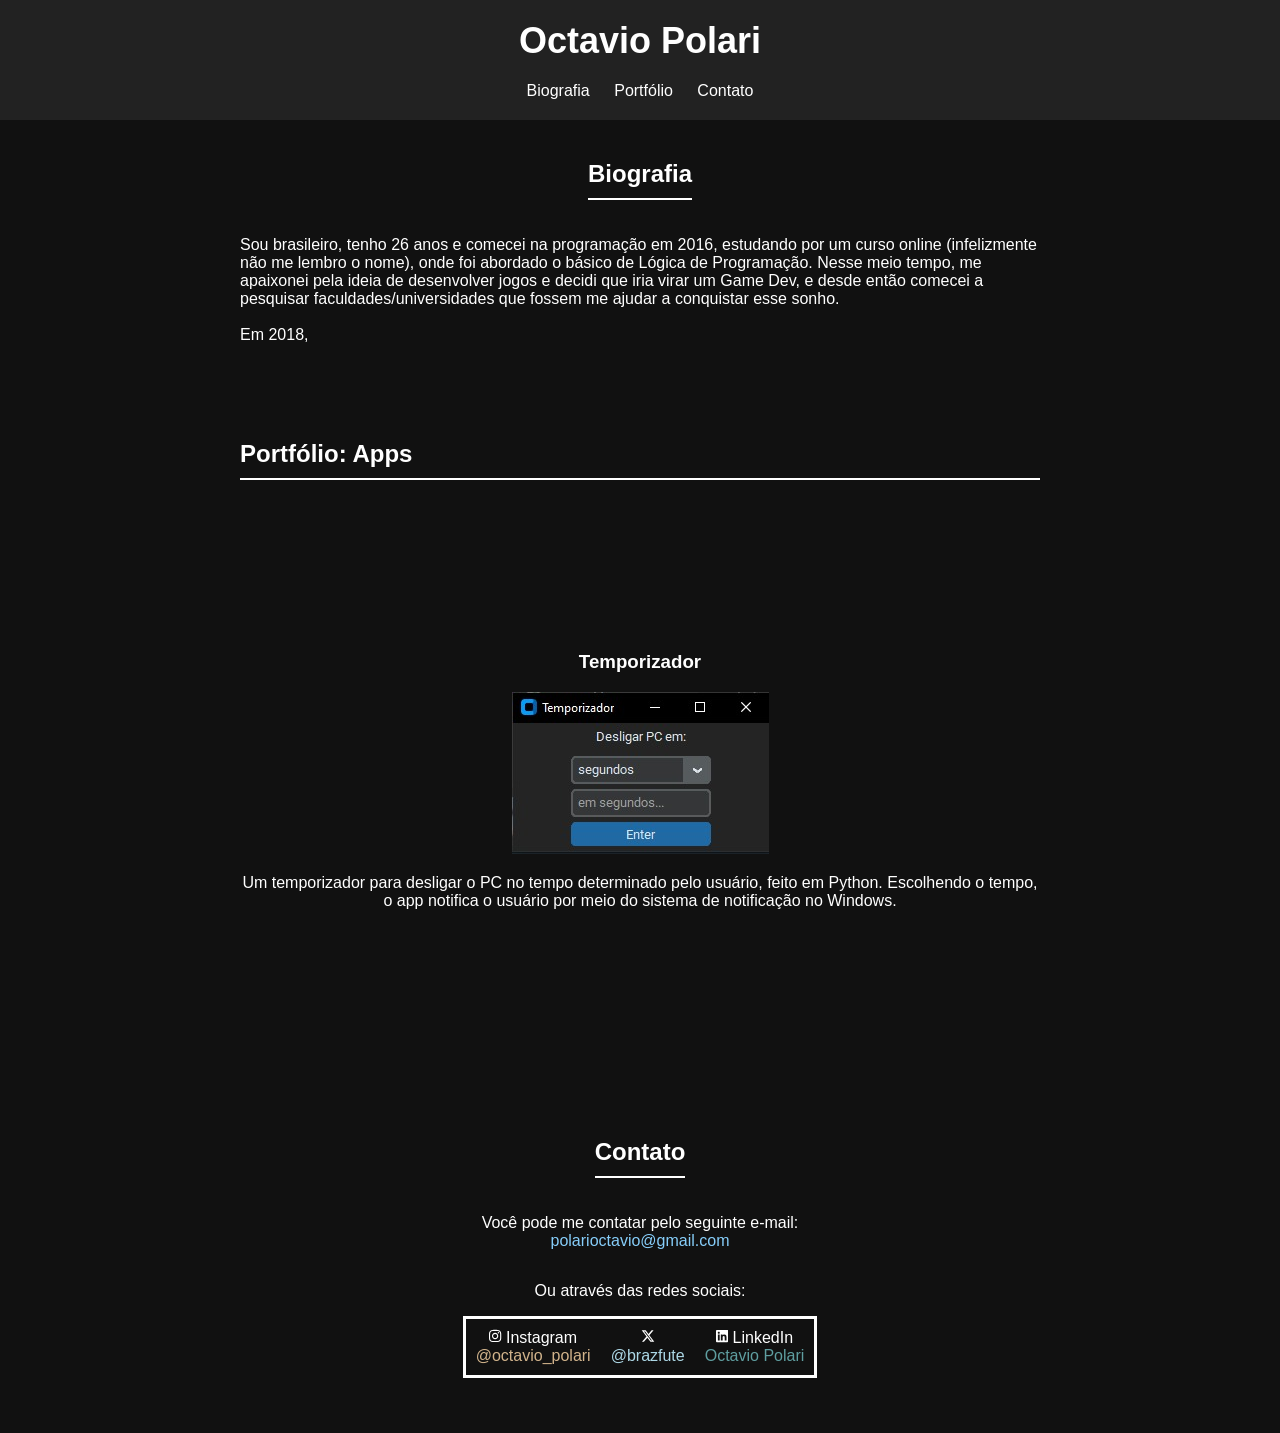
==== index.html @ 32bcc279 "Index file, CSS and /src" ====
<!DOCTYPE html>
<html lang="pt-br">

<head>
    <meta charset="UTF-8">
    <meta name="viewport" content="width=device-width, initial-scale=1.0">
    <title>Octavio Polari - Portfólio</title>
    <link rel="stylesheet" href="style.css">

</head>

<body>
    <header>
        <h1>Octavio Polari</h1>
        <nav class="nav-bar">
            <a href="#bio">Biografia</a>
            <a href="#portfolio">Portfólio</a>
            <a href="#contact">Contato</a>
        </nav>
        <div id="google_translate_element"></div>

        <script type="text/javascript">
        function googleTranslateElementInit() {
            new google.translate.TranslateElement({pageLanguage: 'pt-br'}, 'google_translate_element');
        }
        </script>

        <script type="text/javascript" src="//translate.google.com/translate_a/element.js?cb=googleTranslateElementInit">

        </script>
    </header>

    <section id="bio" class="bio animated">
        <div class="container">
            <h2>Biografia</h2>
            <p>
                Sou brasileiro, tenho <script>document.write(new Date().getFullYear()-2000)</script> anos e comecei na programação em 2016, estudando por um curso online 
                (infelizmente não me lembro o nome), onde foi abordado o básico de Lógica de Programação. Nesse meio tempo, me apaixonei pela ideia de desenvolver jogos 
                e decidi que iria virar um Game Dev, e desde então comecei a pesquisar faculdades/universidades que fossem me ajudar a conquistar esse sonho.
                <br>
                <br>
                Em 2018, 
            </p>
        </div>
    </section>

    <section id="portfolio" class="portfolio animated">
        <h2 class="h2-port">Portfólio: Apps</h2>
        <div class="container x proj" dir="ltr">
            <!-- Temporizador -->
            <div class="portfolio-item">
                <h3>Temporizador</h3>
                <img src=".\src\temp.jpeg" alt="">
                <p>Um temporizador para desligar o PC no tempo determinado pelo usuário, 
                    feito em Python. Escolhendo o tempo, o app notifica o usuário por meio do 
                    sistema de notificação no Windows.</p>
            </div>

            <!-- Gerador de Senha -->
            <div class="portfolio-item">
                <h3>Gerador de Senha</h3>
                <img src=".\src\password_gen.jpeg" alt="">
                <p>Um Gerador de Senha Aleatória, feito em Python, onde a mesma será salva em um 
                    arquivo .txt que o app pedirá para escolher onde salvá-lo.</p>
            </div>
            
            <!-- QRCode Generator -->
            <div class="portfolio-item">
                <h3>QRCode Generator</h3>
                <h5><em>(Trabalho em progresso)</em></h5>
                <img src=".\src\qrcode.jpeg" alt="">
                <p>Um Gerador de Código QR, feito em Python, onde o campo Data será o conteúdo do Código.</p>
            </div>

            <!-- Training App -->
            <div class="portfolio-item">
                <h3>Training App</h3>

                <!-- Slideshow container -->
                <div class="slideshow-container">

                    <!-- Full-width images with number and caption text -->
                    <div class="mySlides fade">
                        <img src=".\src\train_home.jpeg" alt="" height="350">
                    </div>
                
                    <div class="mySlides fade">
                        <img src=".\src\train_new.jpeg" alt="" height="350">
                    </div>
                
                    <div class="mySlides fade">
                        <img src=".\src\train_complete.jpeg" alt="" height="350">
                    </div>

                    <div class="mySlides fade">
                        <img src=".\src\train_exclui.jpeg" alt="" height="350">
                    </div>
                    <br>
                    <!-- Next and previous buttons -->
                    <a class="prev" onclick="plusSlides(-1)">&#10094;</a>
                    <a class="next" onclick="plusSlides(1)">&#10095;</a>
                </div>
                <br>
                
                <!-- The dots/circles -->
                <div style="text-align:center">
                    <span class="dot" onclick="currentSlide(1)"></span>
                    <span class="dot" onclick="currentSlide(2)"></span>
                    <span class="dot" onclick="currentSlide(3)"></span>
                    <span class="dot" onclick="currentSlide(4)"></span>
                </div>

                <script>
                    let slideIndex = 1;
                    showSlides(slideIndex);
        
                    // Next/previous controls
                    function plusSlides(n) {
                        showSlides(slideIndex += n);
                    }
        
                    // Thumbnail image controls
                    function currentSlide(n) {
                        showSlides(slideIndex = n);
                    }
        
                    function showSlides(n) {
                        let i;
                        let slides = document.getElementsByClassName("mySlides");
                        let dots = document.getElementsByClassName("dot");
                        if (n > slides.length) {slideIndex = 1}
                        if (n < 1) {slideIndex = slides.length}
                        for (i = 0; i < slides.length; i++) {
                            slides[i].style.display = "none";
                        }
                        for (i = 0; i < dots.length; i++) {
                            dots[i].className = dots[i].className.replace(" active", "");
                        }
                        slides[slideIndex-1].style.display = "block";
                        dots[slideIndex-1].className += " active";
                    }
                </script>
                
                <p>Um app de treino desenvolvido em Flutter, onde 
                    é possível adicionar e excluir exercícios com diferentes 
                    metas, e marcar a progressão enquanto executa.
                </p>
            </div>

            <!-- ToDo App -->
            <div class="portfolio-item">
                <h3>ToDo App</h3>

                <!-- Slideshow container -->
                <div class="slideshow-container2">

                    <!-- Full-width images with number and caption text -->
                    <div class="mySlides2 fade2">
                        <img src=".\src\todo_home.jpeg" alt="" height="350">
                    </div>
                
                    <div class="mySlides2 fade2">
                        <img src=".\src\todo_new.jpeg" alt="" height="350">
                    </div>
                
                    <div class="mySlides2 fade2">
                        <img src=".\src\todo_save.jpeg" alt="" height="350">
                    </div>

                    <div class="mySlides2 fade2">
                        <img src=".\src\todo_prin.jpeg" alt="" height="350">
                    </div>
                    <br>
                    <!-- Next and previous buttons -->
                    <a class="prev2" onclick="plusSlides3(-1)">&#10094;</a>
                    <a class="next2" onclick="plusSlides3(1)">&#10095;</a>
                </div>
                <br>
                
                <!-- The dots/circles -->
                <div style="text-align:center">
                    <span class="dot2" onclick="currentSlide1(1)"></span>
                    <span class="dot2" onclick="currentSlide1(2)"></span>
                    <span class="dot2" onclick="currentSlide1(3)"></span>
                    <span class="dot2" onclick="currentSlide1(4)"></span>
                </div>
                <script>
                    let slideIndex_ = 1;
                    showSlides2(slideIndex_);
        
                    // Next/previous controls
                    function plusSlides3(n) {
                        showSlides2(slideIndex_ += n);
                    }
        
                    // Thumbnail image controls
                    function currentSlide1(n) {
                        showSlides2(slideIndex_ = n);
                    }
        
                    function showSlides2(n) {
                        let index;
                        let slides2 = document.getElementsByClassName("mySlides2");
                        let dots2 = document.getElementsByClassName("dot2");
                        if (n > slides2.length) {slideIndex_ = 1}
                        if (n < 1) {slideIndex_ = slides2.length}
                        for (index = 0; index < slides2.length; index++) {
                            slides2[index].style.display = "none";
                        }
                        for (index = 0; index < dots2.length; index++) {
                            dots2[index].className = dots2[index].className.replace(" active2", "");
                        }
                        slides2[slideIndex_-1].style.display = "block";
                        dots2[slideIndex_-1].className += " active2";
                    }
                </script>

                <p>
                   Um simples código, em C++, de lista de à fazeres, onde é possível adicionar e excluir itens da lista.
                </p>
            </div>
        
        </div>
    </section>

    <footer id="contact" class="contact animated">
        <div class="container">
            <h2>Contato</h2>
            <p style="text-align: center;">Você pode me contatar pelo seguinte e-mail: 
                <br>
                <a href="mailto:polarioctavio@gmail.com" style="text-decoration: none; color: lightskyblue; ">polarioctavio@gmail.com</a>
            </p>
            <p>Ou através das redes sociais:</p>
            <ul style="list-style: none; display: flex; justify-content: center; padding: 0px; margin-bottom: 15px; margin-top: 0px; border-style: solid; border-color: white; ">
                <!-- Instagram -->
                <div style="margin: 10px; text-align: center;">
                    <svg 
                    xmlns="http://www.w3.org/2000/svg" 
                    height="14" 
                    width="12.25" 
                    viewBox="0 0 448 512">
                        <path 
                        fill="#ffffff" 
                        d="M224.1 141c-63.6 0-114.9 51.3-114.9 114.9s51.3 114.9 114.9 114.9S339 319.5 339 255.9 287.7 141 224.1 141zm0 189.6c-41.1 0-74.7-33.5-74.7-74.7s33.5-74.7 74.7-74.7 74.7 33.5 74.7 74.7-33.6 74.7-74.7 74.7zm146.4-194.3c0 14.9-12 26.8-26.8 26.8-14.9 0-26.8-12-26.8-26.8s12-26.8 26.8-26.8 26.8 12 26.8 26.8zm76.1 27.2c-1.7-35.9-9.9-67.7-36.2-93.9-26.2-26.2-58-34.4-93.9-36.2-37-2.1-147.9-2.1-184.9 0-35.8 1.7-67.6 9.9-93.9 36.1s-34.4 58-36.2 93.9c-2.1 37-2.1 147.9 0 184.9 1.7 35.9 9.9 67.7 36.2 93.9s58 34.4 93.9 36.2c37 2.1 147.9 2.1 184.9 0 35.9-1.7 67.7-9.9 93.9-36.2 26.2-26.2 34.4-58 36.2-93.9 2.1-37 2.1-147.8 0-184.8zM398.8 388c-7.8 19.6-22.9 34.7-42.6 42.6-29.5 11.7-99.5 9-132.1 9s-102.7 2.6-132.1-9c-19.6-7.8-34.7-22.9-42.6-42.6-11.7-29.5-9-99.5-9-132.1s-2.6-102.7 9-132.1c7.8-19.6 22.9-34.7 42.6-42.6 29.5-11.7 99.5-9 132.1-9s102.7-2.6 132.1 9c19.6 7.8 34.7 22.9 42.6 42.6 11.7 29.5 9 99.5 9 132.1s2.7 102.7-9 132.1z"/>
                    </svg> 
                    Instagram
                    <br>
                    <a href="https://www.instagram.com/octavio_polari" style="color: tan; text-decoration: none;">@octavio_polari</a>
                </div>
                
                <!-- X Twitter -->
                <div style="margin: 10px; text-align: center;">
                    <!-- X Twitter -->
                    <svg 
                    xmlns="http://www.w3.org/2000/svg" 
                    height="14" 
                    width="14" 
                    viewBox="0 0 512 512">
                        <path 
                        fill="#ffffff" 
                        d="M389.2 48h70.6L305.6 224.2 487 464H345L233.7 318.6 106.5 464H35.8L200.7 275.5 26.8 48H172.4L272.9 180.9 389.2 48zM364.4 421.8h39.1L151.1 88h-42L364.4 421.8z"/>
                    </svg>
                    <br>
                    <a href="https://www.x.com/@brazfute" style="color: lightblue; text-decoration: none;">@brazfute</a>
                </div>

                <!-- LinkedIn -->
                <div style="margin: 10px; text-align: center;">
                    <svg 
                    xmlns="http://www.w3.org/2000/svg" 
                    height="14" 
                    width="12.25" 
                    viewBox="0 0 448 512">
                        <path 
                        fill="#ffffff" 
                        d="M416 32H31.9C14.3 32 0 46.5 0 64.3v383.4C0 465.5 14.3 480 31.9 480H416c17.6 0 32-14.5 32-32.3V64.3c0-17.8-14.4-32.3-32-32.3zM135.4 416H69V202.2h66.5V416zm-33.2-243c-21.3 0-38.5-17.3-38.5-38.5S80.9 96 102.2 96c21.2 0 38.5 17.3 38.5 38.5 0 21.3-17.2 38.5-38.5 38.5zm282.1 243h-66.4V312c0-24.8-.5-56.7-34.5-56.7-34.6 0-39.9 27-39.9 54.9V416h-66.4V202.2h63.7v29.2h.9c8.9-16.8 30.6-34.5 62.9-34.5 67.2 0 79.7 44.3 79.7 101.9V416z"/>
                    </svg> 
                    LinkedIn
                    <br>
                    <a href="https://www.linkedin.com/in/octavio-polari-a9766a211/" style="color: cadetblue; text-decoration: none;">Octavio Polari</a>
                </div>
            </ul>
        </div>
    </footer>

    <script>
        document.addEventListener('DOMContentLoaded', function () {
            var sections = document.querySelectorAll('.animated');
            sections.forEach(function (section) {
                if (isElementInViewport(section)) {
                    section.classList.add('fadeInUp');
                }
            });
            window.addEventListener('scroll', function () {
                sections.forEach(function (section) {
                    if (isElementInViewport(section)) {
                        section.classList.add('fadeInUp');
                    }
                });
            });

            function isElementInViewport(el) {
                var rect = el.getBoundingClientRect();
                return (
                    rect.top >= 0 &&
                    rect.left >= 0 &&
                    rect.bottom <= (window.innerHeight || document.documentElement.clientHeight) &&
                    rect.right <= (window.innerWidth || document.documentElement.clientWidth)
                );
            }
        });
    </script>
</body>

</html>
---- style.css ----
body {
    font-family: Arial, sans-serif;
    margin: 0;
    padding: 0;
    background-color: #111;
    color: #fff;
}

html {
    scroll-behavior: smooth;
  }

header {
    background-color: #222;
    padding: 20px;
    text-align: center;
    
}

header h1 {
    margin: 0;
    font-size: 36px;
}

nav {
    width: 100%;
    text-align: center;
    margin-top: 20px;
} 

nav a {
    text-decoration: none;
    color: #fff;
    margin: 0 10px;
}

section {
    padding: 20px;
}

.h2-port,
.container,
.container-proj {
    max-width: 800px;
    margin: 0 auto;
}

.bio,
.portfolio,
.contact {
    margin-bottom: 40px;
}

.bio h2,
.portfolio h2,
.contact h2 {
    border-bottom: 2px solid #fff;
    padding-bottom: 10px;
    margin-bottom: 20px;
}

.container > .portfolio-item {
    width: 100%;
    height: 100%;
    text-align: center;
    scroll-snap-align: center;
    flex: none;
}

.container {
    display: flex;
    align-items: center;
    justify-content: space-between;
    flex-flow: column nowrap;
}

.x.proj {
    width: 100%;
    height: 100%;
    flex-flow: row nowrap;
    overflow-x: scroll;
    overflow-y: hidden;
    scroll-snap-type: x mandatory;
    
}

/* Size */
::-webkit-scrollbar {
    height: 10px;
    width: 10px;
  }
  
  /* Track */
  ::-webkit-scrollbar-track {
    -webkit-box-shadow: inset 0 0 6px rgba(0, 0, 0, 0.03);
  }
  
  /* Handle */
  ::-webkit-scrollbar-thumb {
    background: rgba(0, 0, 0, 0.029);
    border-radius: 10px;
    outline: 1px solid slategrey;
  }

@keyframes fadeInUp {
    from {
        opacity: 0;
        transform: translateY(20px);
    }

    to {
        opacity: 1;
        transform: translateY(0);
    }
}

.animated {
    opacity: 0;
    animation: fadeInUp 0.5s forwards;
}

* {box-sizing:border-box}

/* Slideshow container */
.slideshow-container {
  max-width: 1000px;
  position: relative;
  margin: auto;
}

.slideshow-container2 {
  max-width: 1000px;
  position: relative;
  margin: auto;
}

/* Hide the images by default */
.mySlides {
  display: none;
}

.mySlides2 {
  display: none;
}

/* Next & previous buttons */
.prev, .next {
    height: 20px;
    cursor: pointer;
    top: 50%;
    margin-top: -16px;
    padding: 16px;
    padding-top: 10px;
    padding-bottom: 10px;
    color: white;
    font-weight: bold;
    font-size: 18px;
    transition: 0.6s ease;
    border-radius: 5px;
    user-select: none;
}

.prev2, .next2 {
    height: 20px;
    cursor: pointer;
    top: 50%;
    margin-top: -16px;
    padding: 16px;
    padding-top: 10px;
    padding-bottom: 10px;
    color: white;
    font-weight: bold;
    font-size: 18px;
    transition: 0.6s ease;
    border-radius: 5px;
    user-select: none;
}

/* Position the "next button" to the right */
.next {
  right: 34%;
  border-radius: 3px 0 0 3px;
}

.next2 {
  right: 34%;
  border-radius: 3px 0 0 3px;
}

/* On hover, add a black background color with a little bit see-through */
.prev:hover, .next:hover {
  background-color: rgba(0,0,0,0.8);
  height: 10px;
}

.prev2:hover, .next2:hover {
  background-color: rgba(0,0,0,0.8);
  height: 10px;
}

/* The dots/bullets/indicators */
.dot {
  cursor: pointer;
  height: 15px;
  width: 15px;
  margin: 0 2px;
  background-color: #bbb;
  border-radius: 50%;
  display: inline-block;
  transition: background-color 0.6s ease;
}

.dot2 {
  cursor: pointer;
  height: 15px;
  width: 15px;
  margin: 0 2px;
  background-color: #bbb;
  border-radius: 50%;
  display: inline-block;
  transition: background-color 0.6s ease;
}

.active, .dot:hover {
  background-color: #454545;
}

.active2, .dot2:hover {
  background-color: #454545;
}

/* Fading animation */
.fade {
  animation-name: fade;
  animation-duration: 1.5s;
}

.fade2 {
  animation-name: fade2;
  animation-duration: 1.5s;
}

@keyframes fade {
  from {opacity: .4}
  to {opacity: 1}
}

@keyframes fade2 {
  from {opacity: .4}
  to {opacity: 1}
}
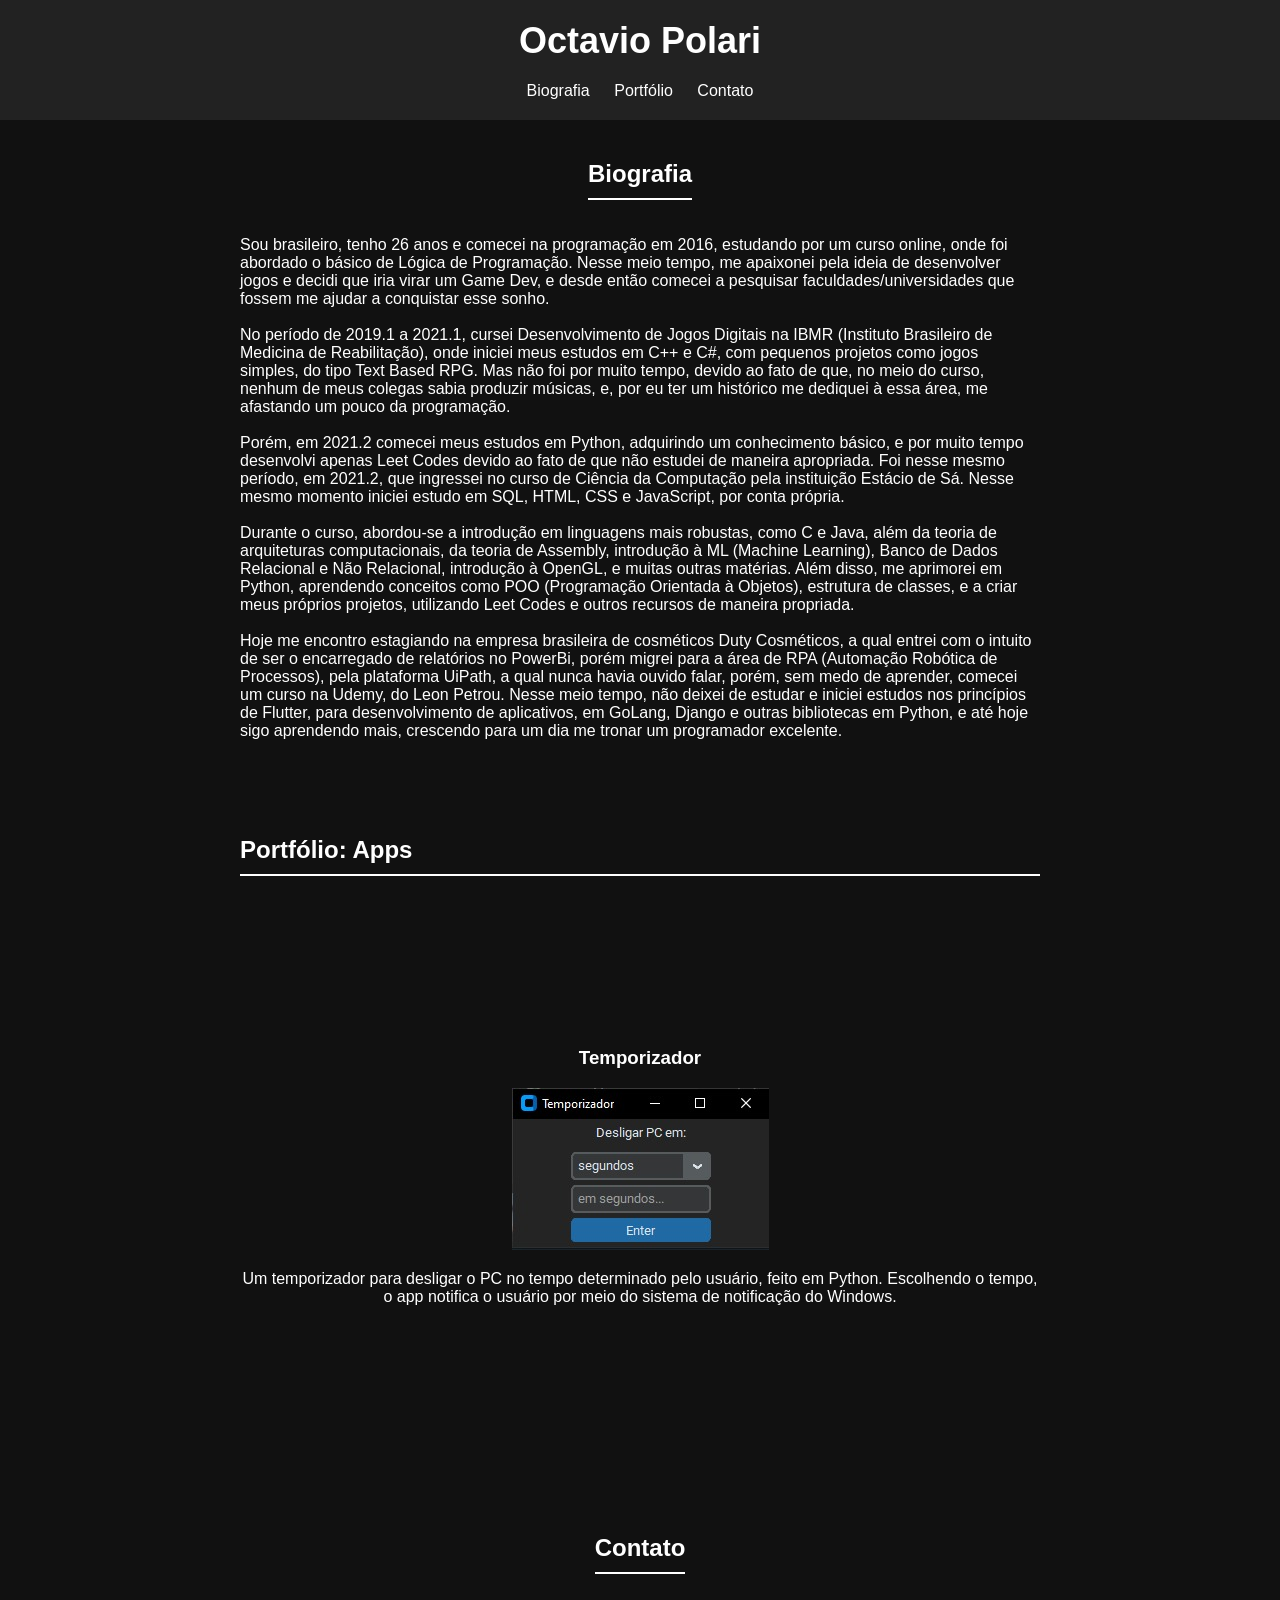
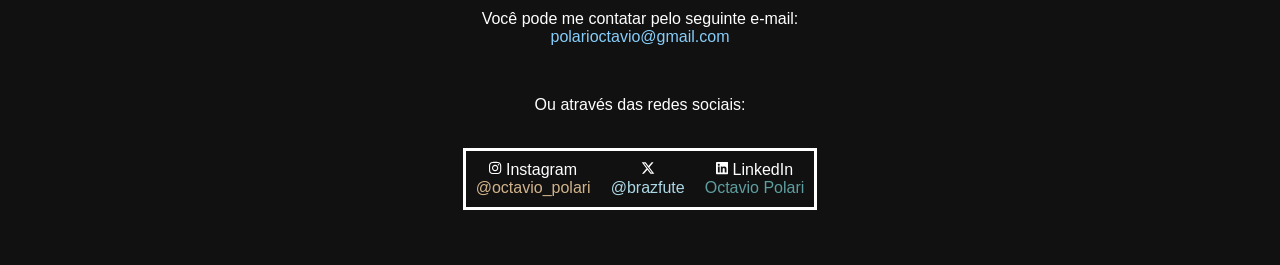
==== commit 2deab70b: "index.html Update Updated infos and structure of the HTML" ====
--- a/index.html
+++ b/index.html
@@ -34,12 +34,31 @@
         <div class="container">
             <h2>Biografia</h2>
             <p>
-                Sou brasileiro, tenho <script>document.write(new Date().getFullYear()-2000)</script> anos e comecei na programação em 2016, estudando por um curso online 
-                (infelizmente não me lembro o nome), onde foi abordado o básico de Lógica de Programação. Nesse meio tempo, me apaixonei pela ideia de desenvolver jogos 
-                e decidi que iria virar um Game Dev, e desde então comecei a pesquisar faculdades/universidades que fossem me ajudar a conquistar esse sonho.
-                <br>
-                <br>
-                Em 2018, 
+                Sou brasileiro, tenho <script>document.write(new Date().getFullYear()-2000)</script> anos e comecei na programação em 2016, estudando por um curso online, 
+                onde foi abordado o básico de Lógica de Programação. Nesse meio tempo, me apaixonei pela ideia de desenvolver jogos e decidi que iria virar um Game Dev, 
+                e desde então comecei a pesquisar faculdades/universidades que fossem me ajudar a conquistar esse sonho.
+                <br>
+                <br>
+                No período de 2019.1 a 2021.1, cursei Desenvolvimento de Jogos Digitais na IBMR (Instituto Brasileiro de Medicina de Reabilitação), onde iniciei 
+                meus estudos em C++ e C#, com pequenos projetos como jogos simples, do tipo Text Based RPG. Mas não foi por muito tempo, devido ao fato de que, no meio do 
+                curso, nenhum de meus colegas sabia produzir músicas, e, por eu ter um histórico me dediquei à essa área, me afastando um pouco da programação.
+                <br>
+                <br>
+                Porém, em 2021.2 comecei meus estudos em Python, adquirindo um conhecimento básico, e por muito tempo desenvolvi apenas Leet Codes devido ao fato de que não 
+                estudei de maneira apropriada. Foi nesse mesmo período, em 2021.2, que ingressei no curso de Ciência da Computação pela instituição Estácio de Sá. Nesse 
+                mesmo momento iniciei estudo em SQL, HTML, CSS e JavaScript, por conta própria.
+                <br>
+                <br>
+                Durante o curso, abordou-se a introdução em linguagens mais robustas, como C e Java, além da teoria de arquiteturas computacionais, da teoria de Assembly, 
+                introdução à ML (Machine Learning), Banco de Dados Relacional e Não Relacional, introdução à OpenGL, e muitas outras matérias. Além disso, me aprimorei em Python, 
+                aprendendo conceitos como POO (Programação Orientada à Objetos), estrutura de classes, e a criar meus próprios projetos, utilizando Leet Codes e outros recursos 
+                de maneira propriada.
+                <br>
+                <br>
+                Hoje me encontro estagiando na empresa brasileira de cosméticos Duty Cosméticos, a qual entrei com o intuito de ser o encarregado de relatórios no PowerBi, porém migrei para 
+                a área de RPA (Automação Robótica de Processos), pela plataforma UiPath, a qual nunca havia ouvido falar, porém, sem medo de aprender, comecei um curso na Udemy, 
+                do Leon Petrou. Nesse meio tempo, não deixei de estudar e iniciei estudos nos princípios de Flutter, para desenvolvimento de aplicativos, em GoLang, Django e outras 
+                bibliotecas em Python, e até hoje sigo aprendendo mais, crescendo para um dia me tronar um programador excelente.
             </p>
         </div>
     </section>
@@ -53,7 +72,7 @@
                 <img src=".\src\temp.jpeg" alt="">
                 <p>Um temporizador para desligar o PC no tempo determinado pelo usuário, 
                     feito em Python. Escolhendo o tempo, o app notifica o usuário por meio do 
-                    sistema de notificação no Windows.</p>
+                    sistema de notificação do Windows.</p>
             </div>
 
             <!-- Gerador de Senha -->
@@ -229,8 +248,11 @@
             <p style="text-align: center;">Você pode me contatar pelo seguinte e-mail: 
                 <br>
                 <a href="mailto:polarioctavio@gmail.com" style="text-decoration: none; color: lightskyblue; ">polarioctavio@gmail.com</a>
+                <br>
+                <br>
             </p>
             <p>Ou através das redes sociais:</p>
+            <br>
             <ul style="list-style: none; display: flex; justify-content: center; padding: 0px; margin-bottom: 15px; margin-top: 0px; border-style: solid; border-color: white; ">
                 <!-- Instagram -->
                 <div style="margin: 10px; text-align: center;">
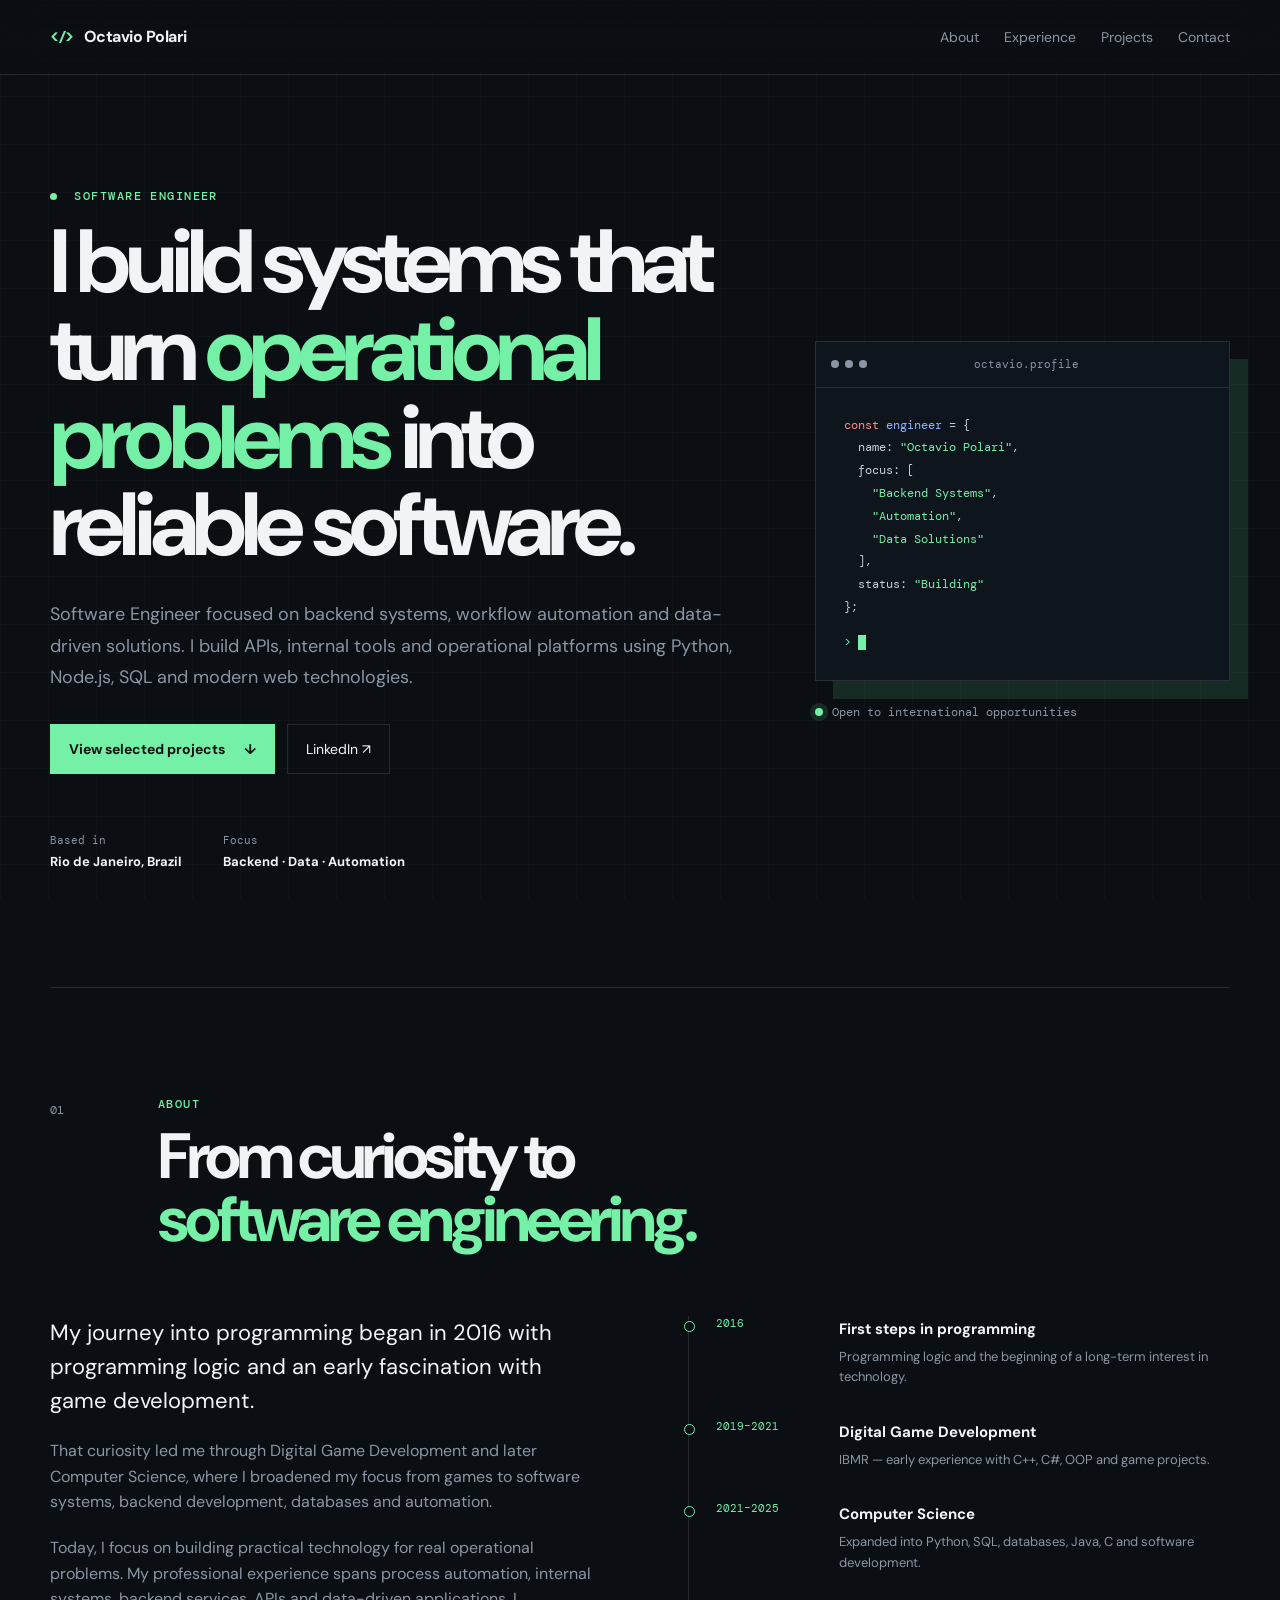
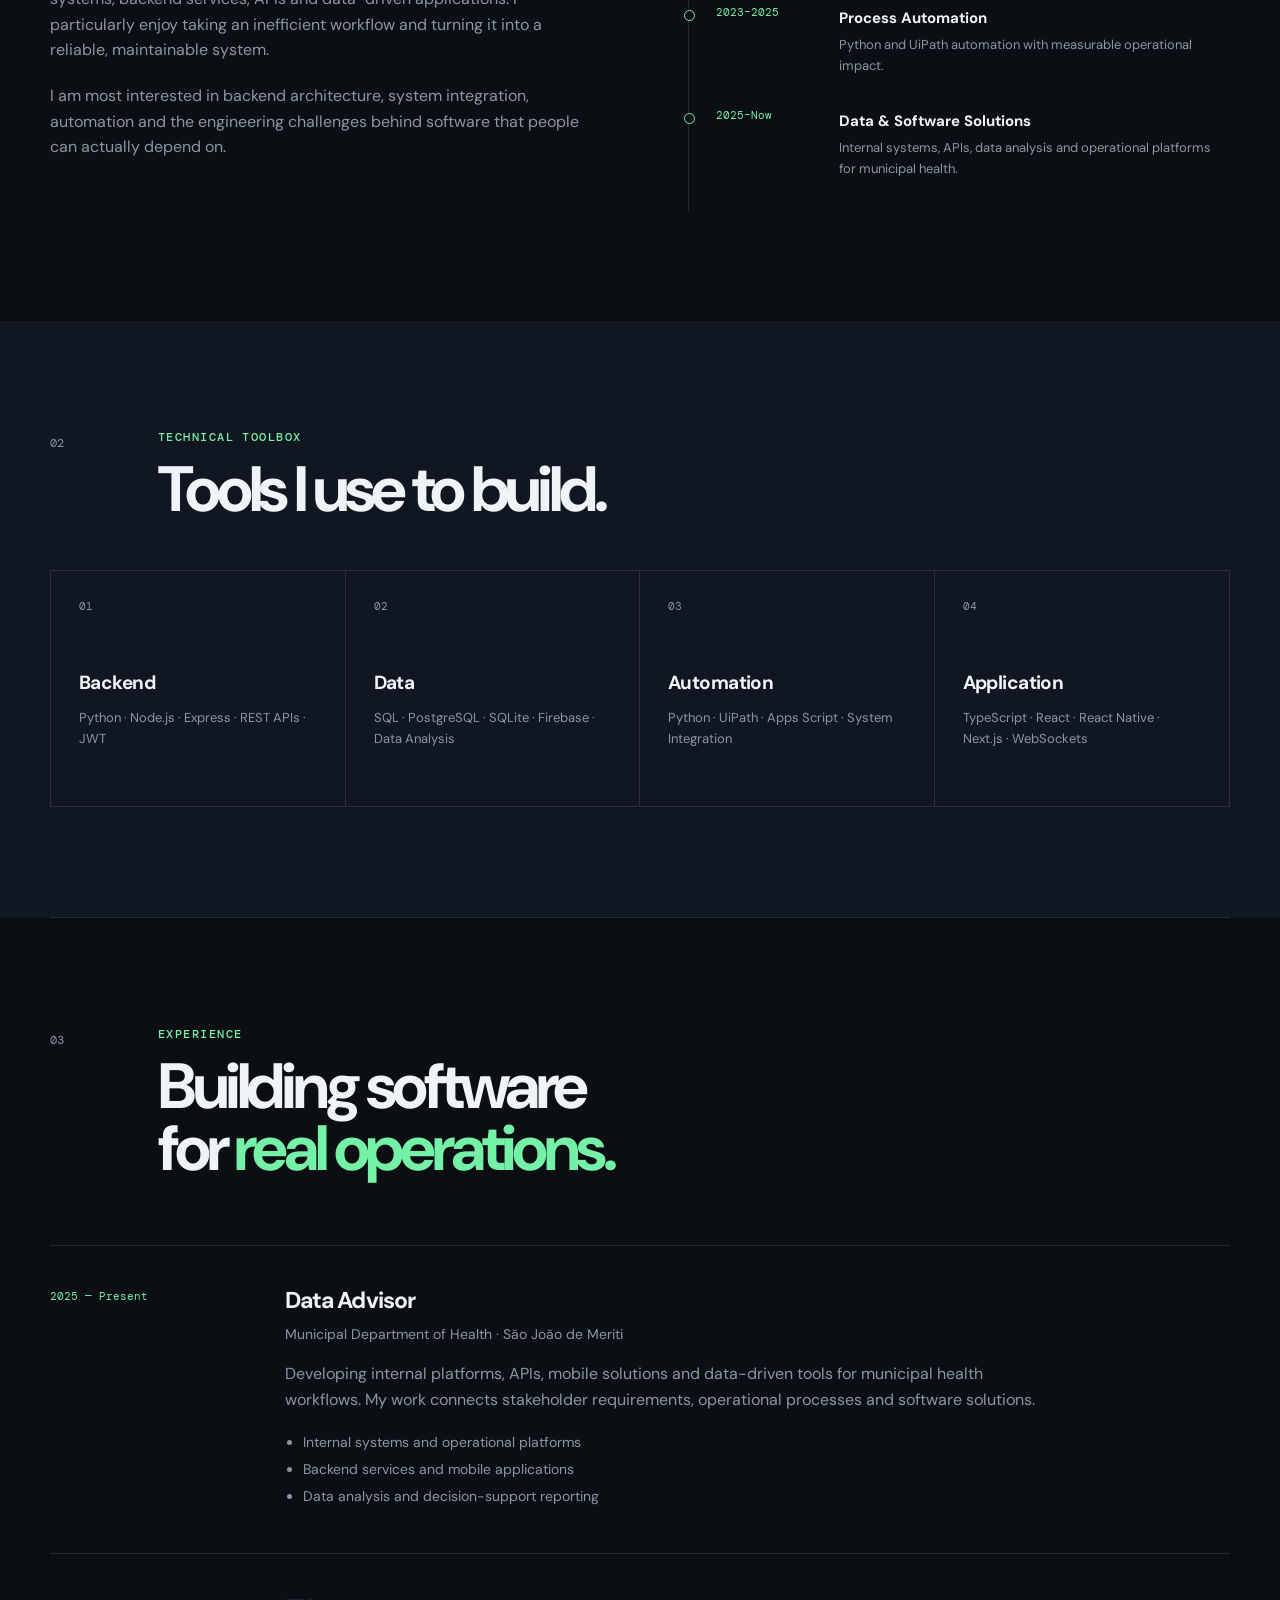
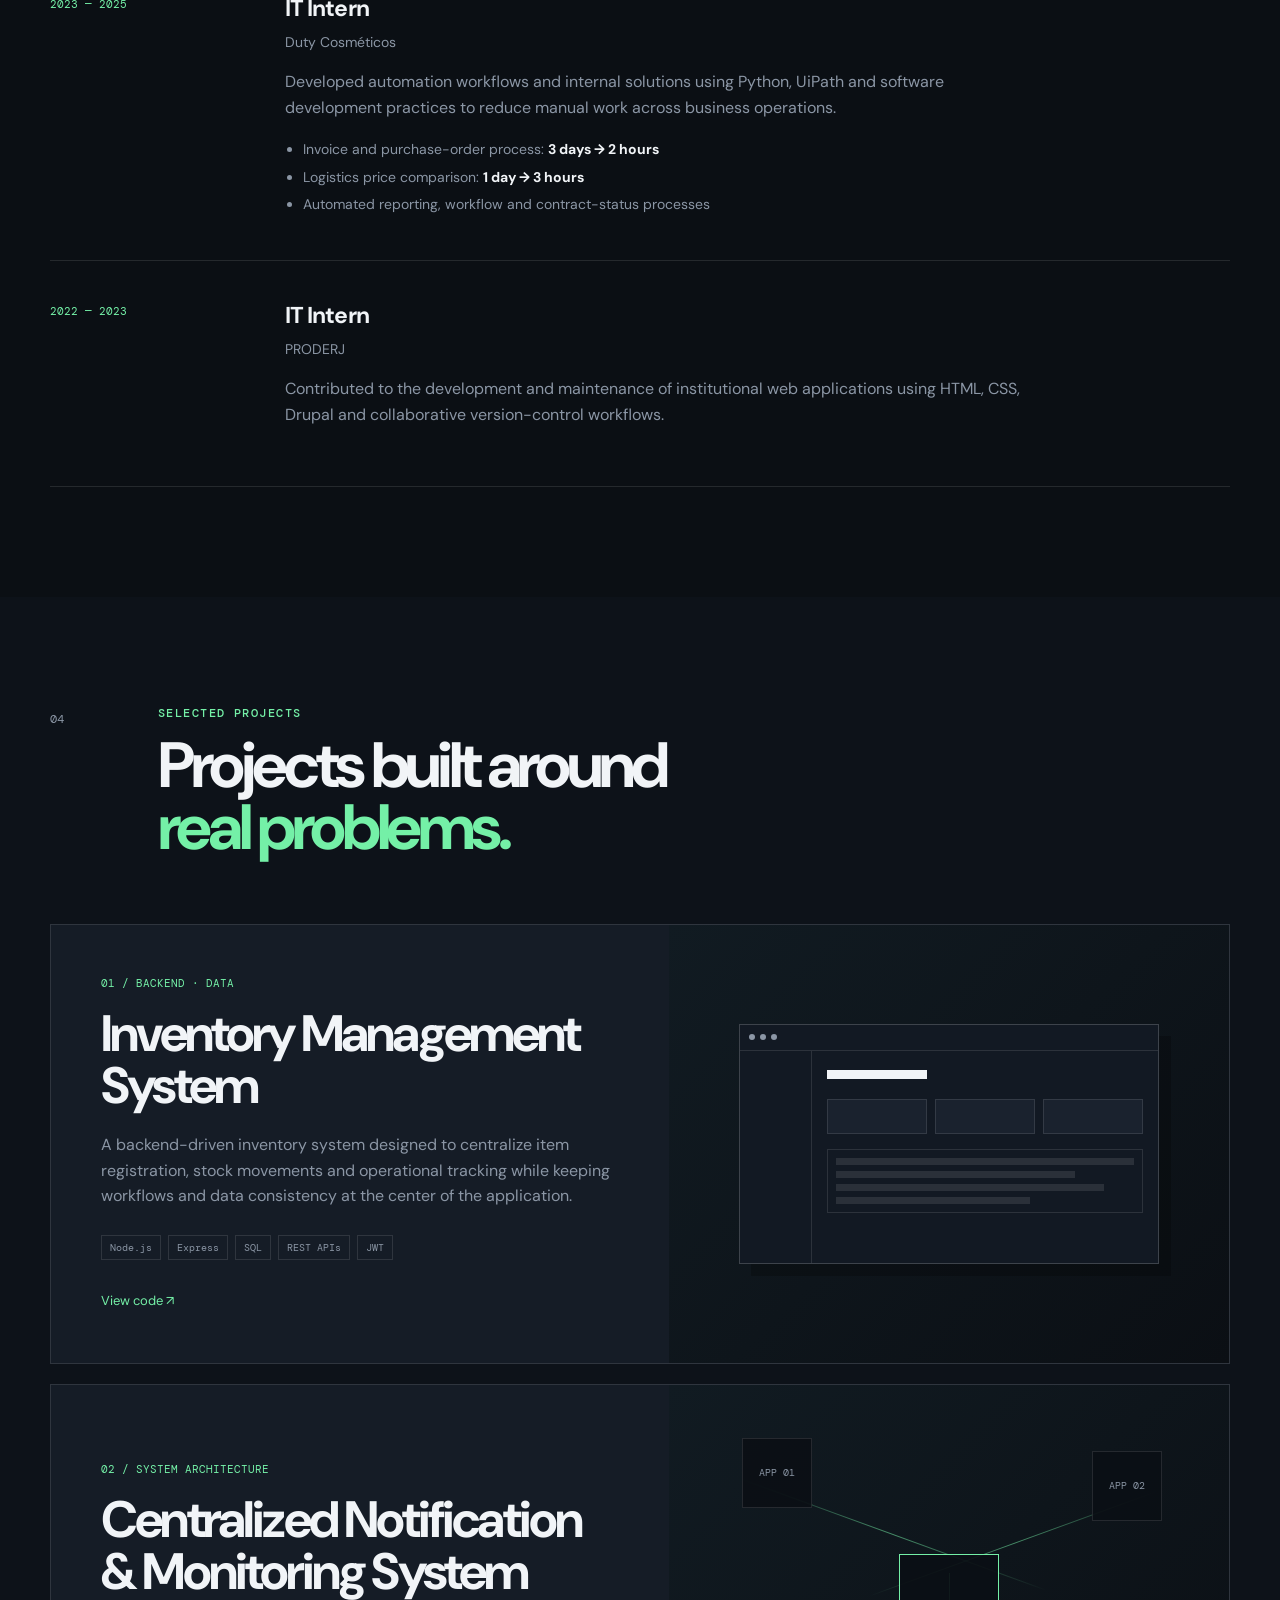
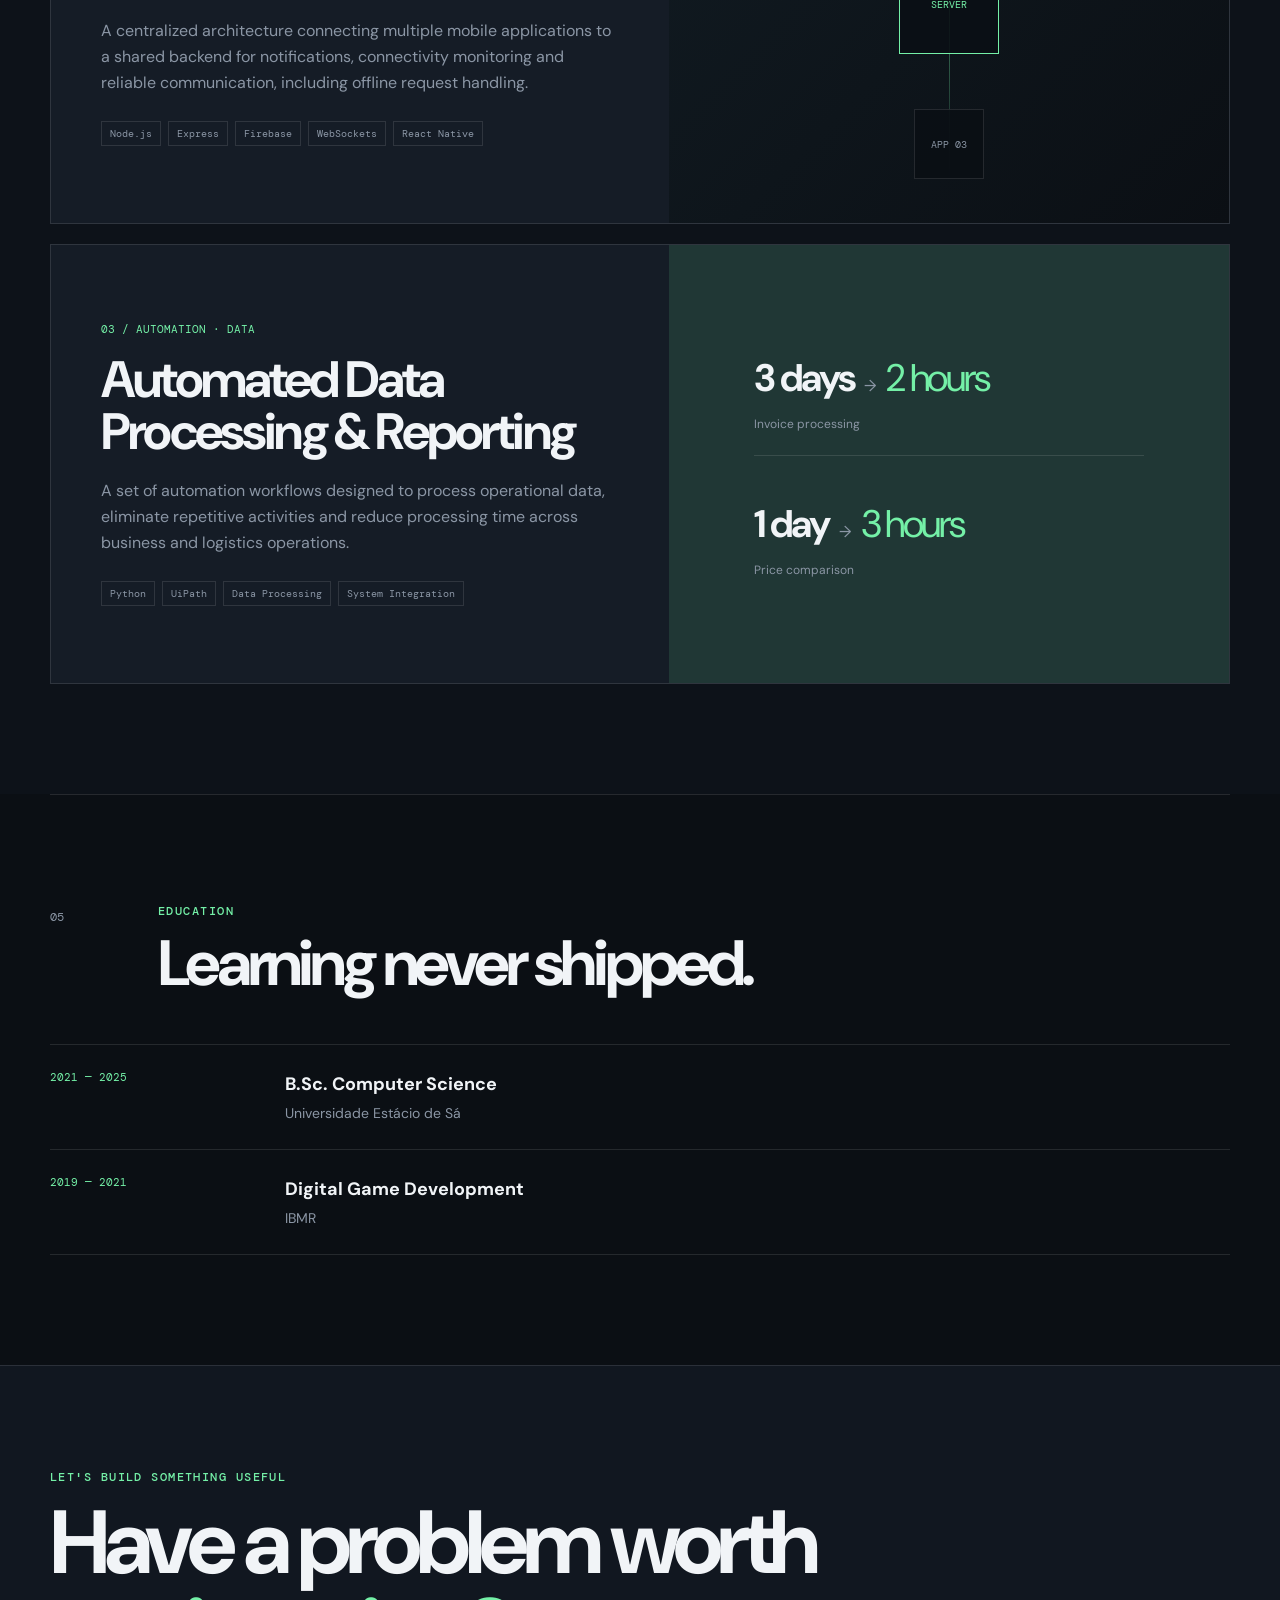
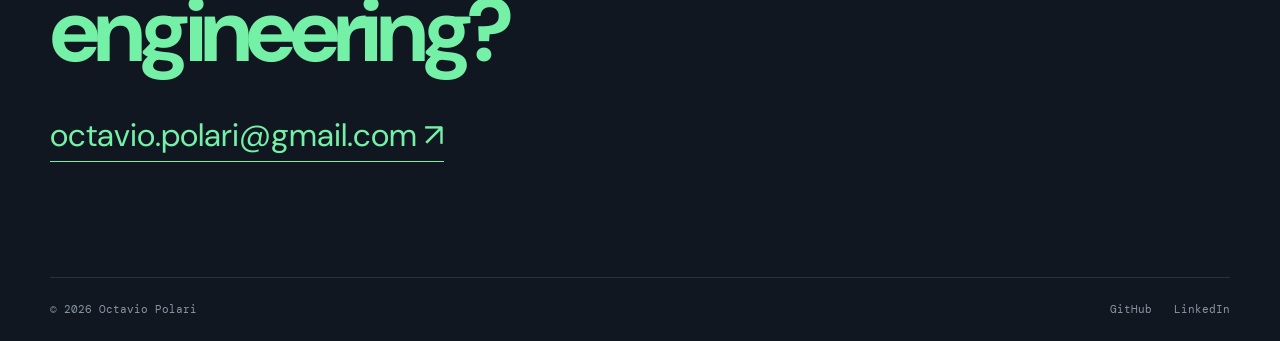
==== commit d884df5a: "Add files via upload" ====
--- a/index.html
+++ b/index.html
@@ -1,337 +1,381 @@
-<!DOCTYPE html>
-<html lang="pt-br">
-
-<head>
-    <meta charset="UTF-8">
-    <meta name="viewport" content="width=device-width, initial-scale=1.0">
-    <title>Octavio Polari - Portfólio</title>
-    <link rel="stylesheet" href="style.css">
-
-</head>
-
-<body>
-    <header>
-        <h1>Octavio Polari</h1>
-        <nav class="nav-bar">
-            <a href="#bio">Biografia</a>
-            <a href="#portfolio">Portfólio</a>
-            <a href="#contact">Contato</a>
-        </nav>
-        <div id="google_translate_element"></div>
-
-        <script type="text/javascript">
-        function googleTranslateElementInit() {
-            new google.translate.TranslateElement({pageLanguage: 'pt-br'}, 'google_translate_element');
-        }
-        </script>
-
-        <script type="text/javascript" src="//translate.google.com/translate_a/element.js?cb=googleTranslateElementInit">
-
-        </script>
-    </header>
-
-    <section id="bio" class="bio animated">
-        <div class="container">
-            <h2>Biografia</h2>
-            <p>
-                Sou brasileiro, tenho <script>document.write(new Date().getFullYear()-2000)</script> anos e comecei na programação em 2016, estudando por um curso online, 
-                onde foi abordado o básico de Lógica de Programação. Nesse meio tempo, me apaixonei pela ideia de desenvolver jogos e decidi que iria virar um Game Dev, 
-                e desde então comecei a pesquisar faculdades/universidades que fossem me ajudar a conquistar esse sonho.
-                <br>
-                <br>
-                No período de 2019.1 a 2021.1, cursei Desenvolvimento de Jogos Digitais na IBMR (Instituto Brasileiro de Medicina de Reabilitação), onde iniciei 
-                meus estudos em C++ e C#, com pequenos projetos como jogos simples, do tipo Text Based RPG. Mas não foi por muito tempo, devido ao fato de que, no meio do 
-                curso, nenhum de meus colegas sabia produzir músicas, e, por eu ter um histórico me dediquei à essa área, me afastando um pouco da programação.
-                <br>
-                <br>
-                Porém, em 2021.2 comecei meus estudos em Python, adquirindo um conhecimento básico, e por muito tempo desenvolvi apenas Leet Codes devido ao fato de que não 
-                estudei de maneira apropriada. Foi nesse mesmo período, em 2021.2, que ingressei no curso de Ciência da Computação pela instituição Estácio de Sá. Nesse 
-                mesmo momento iniciei estudo em SQL, HTML, CSS e JavaScript, por conta própria.
-                <br>
-                <br>
-                Durante o curso, abordou-se a introdução em linguagens mais robustas, como C e Java, além da teoria de arquiteturas computacionais, da teoria de Assembly, 
-                introdução à ML (Machine Learning), Banco de Dados Relacional e Não Relacional, introdução à OpenGL, e muitas outras matérias. Além disso, me aprimorei em Python, 
-                aprendendo conceitos como POO (Programação Orientada à Objetos), estrutura de classes, e a criar meus próprios projetos, utilizando Leet Codes e outros recursos 
-                de maneira propriada.
-                <br>
-                <br>
-                Hoje me encontro estagiando na empresa brasileira de cosméticos Duty Cosméticos, a qual entrei com o intuito de ser o encarregado de relatórios no PowerBi, porém migrei para 
-                a área de RPA (Automação Robótica de Processos), pela plataforma UiPath, a qual nunca havia ouvido falar, porém, sem medo de aprender, comecei um curso na Udemy, 
-                do Leon Petrou. Nesse meio tempo, não deixei de estudar e iniciei estudos nos princípios de Flutter, para desenvolvimento de aplicativos, em GoLang, Django e outras 
-                bibliotecas em Python, e até hoje sigo aprendendo mais, crescendo para um dia me tronar um programador excelente.
-            </p>
-        </div>
-    </section>
-
-    <section id="portfolio" class="portfolio animated">
-        <h2 class="h2-port">Portfólio: Apps</h2>
-        <div class="container x proj" dir="ltr">
-            <!-- Temporizador -->
-            <div class="portfolio-item">
-                <h3>Temporizador</h3>
-                <img src=".\src\temp.jpeg" alt="">
-                <p>Um temporizador para desligar o PC no tempo determinado pelo usuário, 
-                    feito em Python. Escolhendo o tempo, o app notifica o usuário por meio do 
-                    sistema de notificação do Windows.</p>
-            </div>
-
-            <!-- Gerador de Senha -->
-            <div class="portfolio-item">
-                <h3>Gerador de Senha</h3>
-                <img src=".\src\password_gen.jpeg" alt="">
-                <p>Um Gerador de Senha Aleatória, feito em Python, onde a mesma será salva em um 
-                    arquivo .txt que o app pedirá para escolher onde salvá-lo.</p>
-            </div>
-            
-            <!-- QRCode Generator -->
-            <div class="portfolio-item">
-                <h3>QRCode Generator</h3>
-                <h5><em>(Trabalho em progresso)</em></h5>
-                <img src=".\src\qrcode.jpeg" alt="">
-                <p>Um Gerador de Código QR, feito em Python, onde o campo Data será o conteúdo do Código.</p>
-            </div>
-
-            <!-- Training App -->
-            <div class="portfolio-item">
-                <h3>Training App</h3>
-
-                <!-- Slideshow container -->
-                <div class="slideshow-container">
-
-                    <!-- Full-width images with number and caption text -->
-                    <div class="mySlides fade">
-                        <img src=".\src\train_home.jpeg" alt="" height="350">
-                    </div>
-                
-                    <div class="mySlides fade">
-                        <img src=".\src\train_new.jpeg" alt="" height="350">
-                    </div>
-                
-                    <div class="mySlides fade">
-                        <img src=".\src\train_complete.jpeg" alt="" height="350">
-                    </div>
-
-                    <div class="mySlides fade">
-                        <img src=".\src\train_exclui.jpeg" alt="" height="350">
-                    </div>
-                    <br>
-                    <!-- Next and previous buttons -->
-                    <a class="prev" onclick="plusSlides(-1)">&#10094;</a>
-                    <a class="next" onclick="plusSlides(1)">&#10095;</a>
-                </div>
-                <br>
-                
-                <!-- The dots/circles -->
-                <div style="text-align:center">
-                    <span class="dot" onclick="currentSlide(1)"></span>
-                    <span class="dot" onclick="currentSlide(2)"></span>
-                    <span class="dot" onclick="currentSlide(3)"></span>
-                    <span class="dot" onclick="currentSlide(4)"></span>
-                </div>
-
-                <script>
-                    let slideIndex = 1;
-                    showSlides(slideIndex);
-        
-                    // Next/previous controls
-                    function plusSlides(n) {
-                        showSlides(slideIndex += n);
-                    }
-        
-                    // Thumbnail image controls
-                    function currentSlide(n) {
-                        showSlides(slideIndex = n);
-                    }
-        
-                    function showSlides(n) {
-                        let i;
-                        let slides = document.getElementsByClassName("mySlides");
-                        let dots = document.getElementsByClassName("dot");
-                        if (n > slides.length) {slideIndex = 1}
-                        if (n < 1) {slideIndex = slides.length}
-                        for (i = 0; i < slides.length; i++) {
-                            slides[i].style.display = "none";
-                        }
-                        for (i = 0; i < dots.length; i++) {
-                            dots[i].className = dots[i].className.replace(" active", "");
-                        }
-                        slides[slideIndex-1].style.display = "block";
-                        dots[slideIndex-1].className += " active";
-                    }
-                </script>
-                
-                <p>Um app de treino desenvolvido em Flutter, onde 
-                    é possível adicionar e excluir exercícios com diferentes 
-                    metas, e marcar a progressão enquanto executa.
-                </p>
-            </div>
-
-            <!-- ToDo App -->
-            <div class="portfolio-item">
-                <h3>ToDo App</h3>
-
-                <!-- Slideshow container -->
-                <div class="slideshow-container2">
-
-                    <!-- Full-width images with number and caption text -->
-                    <div class="mySlides2 fade2">
-                        <img src=".\src\todo_home.jpeg" alt="" height="350">
-                    </div>
-                
-                    <div class="mySlides2 fade2">
-                        <img src=".\src\todo_new.jpeg" alt="" height="350">
-                    </div>
-                
-                    <div class="mySlides2 fade2">
-                        <img src=".\src\todo_save.jpeg" alt="" height="350">
-                    </div>
-
-                    <div class="mySlides2 fade2">
-                        <img src=".\src\todo_prin.jpeg" alt="" height="350">
-                    </div>
-                    <br>
-                    <!-- Next and previous buttons -->
-                    <a class="prev2" onclick="plusSlides3(-1)">&#10094;</a>
-                    <a class="next2" onclick="plusSlides3(1)">&#10095;</a>
-                </div>
-                <br>
-                
-                <!-- The dots/circles -->
-                <div style="text-align:center">
-                    <span class="dot2" onclick="currentSlide1(1)"></span>
-                    <span class="dot2" onclick="currentSlide1(2)"></span>
-                    <span class="dot2" onclick="currentSlide1(3)"></span>
-                    <span class="dot2" onclick="currentSlide1(4)"></span>
-                </div>
-                <script>
-                    let slideIndex_ = 1;
-                    showSlides2(slideIndex_);
-        
-                    // Next/previous controls
-                    function plusSlides3(n) {
-                        showSlides2(slideIndex_ += n);
-                    }
-        
-                    // Thumbnail image controls
-                    function currentSlide1(n) {
-                        showSlides2(slideIndex_ = n);
-                    }
-        
-                    function showSlides2(n) {
-                        let index;
-                        let slides2 = document.getElementsByClassName("mySlides2");
-                        let dots2 = document.getElementsByClassName("dot2");
-                        if (n > slides2.length) {slideIndex_ = 1}
-                        if (n < 1) {slideIndex_ = slides2.length}
-                        for (index = 0; index < slides2.length; index++) {
-                            slides2[index].style.display = "none";
-                        }
-                        for (index = 0; index < dots2.length; index++) {
-                            dots2[index].className = dots2[index].className.replace(" active2", "");
-                        }
-                        slides2[slideIndex_-1].style.display = "block";
-                        dots2[slideIndex_-1].className += " active2";
-                    }
-                </script>
-
-                <p>
-                   Um simples código, em C++, de lista de à fazeres, onde é possível adicionar e excluir itens da lista.
-                </p>
-            </div>
-        
-        </div>
-    </section>
-
-    <footer id="contact" class="contact animated">
-        <div class="container">
-            <h2>Contato</h2>
-            <p style="text-align: center;">Você pode me contatar pelo seguinte e-mail: 
-                <br>
-                <a href="mailto:polarioctavio@gmail.com" style="text-decoration: none; color: lightskyblue; ">polarioctavio@gmail.com</a>
-                <br>
-                <br>
-            </p>
-            <p>Ou através das redes sociais:</p>
-            <br>
-            <ul style="list-style: none; display: flex; justify-content: center; padding: 0px; margin-bottom: 15px; margin-top: 0px; border-style: solid; border-color: white; ">
-                <!-- Instagram -->
-                <div style="margin: 10px; text-align: center;">
-                    <svg 
-                    xmlns="http://www.w3.org/2000/svg" 
-                    height="14" 
-                    width="12.25" 
-                    viewBox="0 0 448 512">
-                        <path 
-                        fill="#ffffff" 
-                        d="M224.1 141c-63.6 0-114.9 51.3-114.9 114.9s51.3 114.9 114.9 114.9S339 319.5 339 255.9 287.7 141 224.1 141zm0 189.6c-41.1 0-74.7-33.5-74.7-74.7s33.5-74.7 74.7-74.7 74.7 33.5 74.7 74.7-33.6 74.7-74.7 74.7zm146.4-194.3c0 14.9-12 26.8-26.8 26.8-14.9 0-26.8-12-26.8-26.8s12-26.8 26.8-26.8 26.8 12 26.8 26.8zm76.1 27.2c-1.7-35.9-9.9-67.7-36.2-93.9-26.2-26.2-58-34.4-93.9-36.2-37-2.1-147.9-2.1-184.9 0-35.8 1.7-67.6 9.9-93.9 36.1s-34.4 58-36.2 93.9c-2.1 37-2.1 147.9 0 184.9 1.7 35.9 9.9 67.7 36.2 93.9s58 34.4 93.9 36.2c37 2.1 147.9 2.1 184.9 0 35.9-1.7 67.7-9.9 93.9-36.2 26.2-26.2 34.4-58 36.2-93.9 2.1-37 2.1-147.8 0-184.8zM398.8 388c-7.8 19.6-22.9 34.7-42.6 42.6-29.5 11.7-99.5 9-132.1 9s-102.7 2.6-132.1-9c-19.6-7.8-34.7-22.9-42.6-42.6-11.7-29.5-9-99.5-9-132.1s-2.6-102.7 9-132.1c7.8-19.6 22.9-34.7 42.6-42.6 29.5-11.7 99.5-9 132.1-9s102.7-2.6 132.1 9c19.6 7.8 34.7 22.9 42.6 42.6 11.7 29.5 9 99.5 9 132.1s2.7 102.7-9 132.1z"/>
-                    </svg> 
-                    Instagram
-                    <br>
-                    <a href="https://www.instagram.com/octavio_polari" style="color: tan; text-decoration: none;">@octavio_polari</a>
-                </div>
-                
-                <!-- X Twitter -->
-                <div style="margin: 10px; text-align: center;">
-                    <!-- X Twitter -->
-                    <svg 
-                    xmlns="http://www.w3.org/2000/svg" 
-                    height="14" 
-                    width="14" 
-                    viewBox="0 0 512 512">
-                        <path 
-                        fill="#ffffff" 
-                        d="M389.2 48h70.6L305.6 224.2 487 464H345L233.7 318.6 106.5 464H35.8L200.7 275.5 26.8 48H172.4L272.9 180.9 389.2 48zM364.4 421.8h39.1L151.1 88h-42L364.4 421.8z"/>
-                    </svg>
-                    <br>
-                    <a href="https://www.x.com/@brazfute" style="color: lightblue; text-decoration: none;">@brazfute</a>
-                </div>
-
-                <!-- LinkedIn -->
-                <div style="margin: 10px; text-align: center;">
-                    <svg 
-                    xmlns="http://www.w3.org/2000/svg" 
-                    height="14" 
-                    width="12.25" 
-                    viewBox="0 0 448 512">
-                        <path 
-                        fill="#ffffff" 
-                        d="M416 32H31.9C14.3 32 0 46.5 0 64.3v383.4C0 465.5 14.3 480 31.9 480H416c17.6 0 32-14.5 32-32.3V64.3c0-17.8-14.4-32.3-32-32.3zM135.4 416H69V202.2h66.5V416zm-33.2-243c-21.3 0-38.5-17.3-38.5-38.5S80.9 96 102.2 96c21.2 0 38.5 17.3 38.5 38.5 0 21.3-17.2 38.5-38.5 38.5zm282.1 243h-66.4V312c0-24.8-.5-56.7-34.5-56.7-34.6 0-39.9 27-39.9 54.9V416h-66.4V202.2h63.7v29.2h.9c8.9-16.8 30.6-34.5 62.9-34.5 67.2 0 79.7 44.3 79.7 101.9V416z"/>
-                    </svg> 
-                    LinkedIn
-                    <br>
-                    <a href="https://www.linkedin.com/in/octavio-polari-a9766a211/" style="color: cadetblue; text-decoration: none;">Octavio Polari</a>
-                </div>
-            </ul>
-        </div>
-    </footer>
-
-    <script>
-        document.addEventListener('DOMContentLoaded', function () {
-            var sections = document.querySelectorAll('.animated');
-            sections.forEach(function (section) {
-                if (isElementInViewport(section)) {
-                    section.classList.add('fadeInUp');
-                }
-            });
-            window.addEventListener('scroll', function () {
-                sections.forEach(function (section) {
-                    if (isElementInViewport(section)) {
-                        section.classList.add('fadeInUp');
-                    }
-                });
-            });
-
-            function isElementInViewport(el) {
-                var rect = el.getBoundingClientRect();
-                return (
-                    rect.top >= 0 &&
-                    rect.left >= 0 &&
-                    rect.bottom <= (window.innerHeight || document.documentElement.clientHeight) &&
-                    rect.right <= (window.innerWidth || document.documentElement.clientWidth)
-                );
-            }
-        });
-    </script>
-</body>
-
-</html>
+<!DOCTYPE html>
+<html lang="en">
+<head>
+    <meta charset="UTF-8">
+    <meta name="viewport" content="width=device-width, initial-scale=1.0">
+    <meta name="description" content="Octavio Polari — Software Engineer focused on backend systems, automation and data-driven solutions.">
+    <meta name="theme-color" content="#0b0f14">
+    <title>Octavio Polari | Software Engineer</title>
+    <link rel="stylesheet" href="style.css">
+</head>
+
+<body>
+    <header class="site-header">
+        <div class="header-inner">
+            <a class="brand" href="#home" aria-label="Go to top">
+                <span class="brand-mark">&lt;/&gt;</span>
+                <span>Octavio Polari</span>
+            </a>
+
+            <nav class="nav-bar" aria-label="Primary navigation">
+                <a href="#about">About</a>
+                <a href="#experience">Experience</a>
+                <a href="#projects">Projects</a>
+                <a href="#contact">Contact</a>
+            </nav>
+        </div>
+    </header>
+
+    <main>
+        <!-- HERO -->
+        <section id="home" class="hero section">
+            <div class="hero-grid">
+                <div class="hero-copy reveal">
+                    <p class="eyebrow"><span></span> SOFTWARE ENGINEER</p>
+
+                    <h1>
+                        I build systems that turn
+                        <em>operational problems</em>
+                        into reliable software.
+                    </h1>
+
+                    <p class="hero-text">
+                        Software Engineer focused on backend systems, workflow automation
+                        and data-driven solutions. I build APIs, internal tools and
+                        operational platforms using Python, Node.js, SQL and modern web technologies.
+                    </p>
+
+                    <div class="hero-actions">
+                        <a class="button button-primary" href="#projects">View selected projects <span>↓</span></a>
+                        <a class="button button-secondary" href="https://www.linkedin.com/in/octavio-polari-a9766a211/" target="_blank" rel="noopener noreferrer">LinkedIn ↗</a>
+                    </div>
+
+                    <div class="hero-meta">
+                        <div>
+                            <span>Based in</span>
+                            <strong>Rio de Janeiro, Brazil</strong>
+                        </div>
+                        <div>
+                            <span>Focus</span>
+                            <strong>Backend · Data · Automation</strong>
+                        </div>
+                    </div>
+                </div>
+
+                <aside class="hero-panel reveal">
+                    <div class="terminal">
+                        <div class="terminal-bar">
+                            <span></span><span></span><span></span>
+                            <p>octavio.profile</p>
+                        </div>
+                        <div class="terminal-content">
+                            <p><span class="code-key">const</span> <span class="code-var">engineer</span> = {</p>
+                            <p>&nbsp;&nbsp;name: <span class="code-string">"Octavio Polari"</span>,</p>
+                            <p>&nbsp;&nbsp;focus: [</p>
+                            <p>&nbsp;&nbsp;&nbsp;&nbsp;<span class="code-string">"Backend Systems"</span>,</p>
+                            <p>&nbsp;&nbsp;&nbsp;&nbsp;<span class="code-string">"Automation"</span>,</p>
+                            <p>&nbsp;&nbsp;&nbsp;&nbsp;<span class="code-string">"Data Solutions"</span></p>
+                            <p>&nbsp;&nbsp;],</p>
+                            <p>&nbsp;&nbsp;status: <span class="code-string">"Building"</span></p>
+                            <p>};</p>
+                            <p class="cursor-line"><span>&gt;</span> <i></i></p>
+                        </div>
+                    </div>
+
+                    <div class="availability">
+                        <span class="status-dot"></span>
+                        Open to international opportunities
+                    </div>
+                </aside>
+            </div>
+        </section>
+
+        <!-- ABOUT -->
+        <section id="about" class="section section-lined">
+            <div class="section-heading reveal">
+                <p class="section-index">01</p>
+                <div>
+                    <p class="eyebrow">ABOUT</p>
+                    <h2>From curiosity to<br><em>software engineering.</em></h2>
+                </div>
+            </div>
+
+            <div class="about-grid">
+                <div class="about-copy reveal">
+                    <p class="lead">
+                        My journey into programming began in 2016 with programming logic and an early
+                        fascination with game development.
+                    </p>
+                    <p>
+                        That curiosity led me through Digital Game Development and later Computer Science,
+                        where I broadened my focus from games to software systems, backend development,
+                        databases and automation.
+                    </p>
+                    <p>
+                        Today, I focus on building practical technology for real operational problems.
+                        My professional experience spans process automation, internal systems, backend
+                        services, APIs and data-driven applications. I particularly enjoy taking an
+                        inefficient workflow and turning it into a reliable, maintainable system.
+                    </p>
+                    <p>
+                        I am most interested in backend architecture, system integration, automation
+                        and the engineering challenges behind software that people can actually depend on.
+                    </p>
+                </div>
+
+                <div class="timeline reveal">
+                    <div class="timeline-item">
+                        <span>2016</span>
+                        <div><strong>First steps in programming</strong><p>Programming logic and the beginning of a long-term interest in technology.</p></div>
+                    </div>
+                    <div class="timeline-item">
+                        <span>2019–2021</span>
+                        <div><strong>Digital Game Development</strong><p>IBMR — early experience with C++, C#, OOP and game projects.</p></div>
+                    </div>
+                    <div class="timeline-item">
+                        <span>2021–2025</span>
+                        <div><strong>Computer Science</strong><p>Expanded into Python, SQL, databases, Java, C and software development.</p></div>
+                    </div>
+                    <div class="timeline-item">
+                        <span>2023–2025</span>
+                        <div><strong>Process Automation</strong><p>Python and UiPath automation with measurable operational impact.</p></div>
+                    </div>
+                    <div class="timeline-item">
+                        <span>2025–Now</span>
+                        <div><strong>Data & Software Solutions</strong><p>Internal systems, APIs, data analysis and operational platforms for municipal health.</p></div>
+                    </div>
+                </div>
+            </div>
+        </section>
+
+        <!-- STACK -->
+        <section class="section stack-section">
+            <div class="section-heading compact reveal">
+                <p class="section-index">02</p>
+                <div>
+                    <p class="eyebrow">TECHNICAL TOOLBOX</p>
+                    <h2>Tools I use to build.</h2>
+                </div>
+            </div>
+
+            <div class="stack-grid reveal">
+                <div class="stack-card">
+                    <p class="stack-number">01</p>
+                    <h3>Backend</h3>
+                    <p>Python · Node.js · Express · REST APIs · JWT</p>
+                </div>
+                <div class="stack-card">
+                    <p class="stack-number">02</p>
+                    <h3>Data</h3>
+                    <p>SQL · PostgreSQL · SQLite · Firebase · Data Analysis</p>
+                </div>
+                <div class="stack-card">
+                    <p class="stack-number">03</p>
+                    <h3>Automation</h3>
+                    <p>Python · UiPath · Apps Script · System Integration</p>
+                </div>
+                <div class="stack-card">
+                    <p class="stack-number">04</p>
+                    <h3>Application</h3>
+                    <p>TypeScript · React · React Native · Next.js · WebSockets</p>
+                </div>
+            </div>
+        </section>
+
+        <!-- EXPERIENCE -->
+        <section id="experience" class="section section-lined">
+            <div class="section-heading reveal">
+                <p class="section-index">03</p>
+                <div>
+                    <p class="eyebrow">EXPERIENCE</p>
+                    <h2>Building software<br>for <em>real operations.</em></h2>
+                </div>
+            </div>
+
+            <div class="experience-list">
+                <article class="experience-item reveal">
+                    <div class="experience-period">2025 — Present</div>
+                    <div class="experience-main">
+                        <h3>Data Advisor <span>Municipal Department of Health · São João de Meriti</span></h3>
+                        <p>
+                            Developing internal platforms, APIs, mobile solutions and data-driven tools
+                            for municipal health workflows. My work connects stakeholder requirements,
+                            operational processes and software solutions.
+                        </p>
+                        <ul>
+                            <li>Internal systems and operational platforms</li>
+                            <li>Backend services and mobile applications</li>
+                            <li>Data analysis and decision-support reporting</li>
+                        </ul>
+                    </div>
+                </article>
+
+                <article class="experience-item reveal">
+                    <div class="experience-period">2023 — 2025</div>
+                    <div class="experience-main">
+                        <h3>IT Intern <span>Duty Cosméticos</span></h3>
+                        <p>
+                            Developed automation workflows and internal solutions using Python, UiPath
+                            and software development practices to reduce manual work across business operations.
+                        </p>
+                        <ul>
+                            <li>Invoice and purchase-order process: <strong>3 days → 2 hours</strong></li>
+                            <li>Logistics price comparison: <strong>1 day → 3 hours</strong></li>
+                            <li>Automated reporting, workflow and contract-status processes</li>
+                        </ul>
+                    </div>
+                </article>
+
+                <article class="experience-item reveal">
+                    <div class="experience-period">2022 — 2023</div>
+                    <div class="experience-main">
+                        <h3>IT Intern <span>PRODERJ</span></h3>
+                        <p>
+                            Contributed to the development and maintenance of institutional web applications
+                            using HTML, CSS, Drupal and collaborative version-control workflows.
+                        </p>
+                    </div>
+                </article>
+            </div>
+        </section>
+
+        <!-- PROJECTS -->
+        <section id="projects" class="section projects-section">
+            <div class="section-heading reveal">
+                <p class="section-index">04</p>
+                <div>
+                    <p class="eyebrow">SELECTED PROJECTS</p>
+                    <h2>Projects built around<br><em>real problems.</em></h2>
+                </div>
+            </div>
+
+            <div class="project-list">
+                <article class="project-card featured reveal">
+                    <div class="project-content">
+                        <p class="project-label">01 / BACKEND · DATA</p>
+                        <h3>Inventory Management System</h3>
+                        <p class="project-description">
+                            A backend-driven inventory system designed to centralize item registration,
+                            stock movements and operational tracking while keeping workflows and data
+                            consistency at the center of the application.
+                        </p>
+                        <div class="project-stack">
+                            <span>Node.js</span><span>Express</span><span>SQL</span><span>REST APIs</span><span>JWT</span>
+                        </div>
+                        <div class="project-links">
+                            <a href="https://github.com/octavio-polari" target="_blank" rel="noopener noreferrer">View code ↗</a>
+                        </div>
+                    </div>
+                    <div class="project-visual inventory-visual" aria-hidden="true">
+                        <div class="fake-window">
+                            <div class="fake-window-top"><span></span><span></span><span></span></div>
+                            <div class="fake-sidebar"></div>
+                            <div class="fake-content">
+                                <div class="fake-title"></div>
+                                <div class="fake-stat-row"><i></i><i></i><i></i></div>
+                                <div class="fake-table"><b></b><b></b><b></b><b></b></div>
+                            </div>
+                        </div>
+                    </div>
+                </article>
+
+                <article class="project-card reveal">
+                    <div class="project-content">
+                        <p class="project-label">02 / SYSTEM ARCHITECTURE</p>
+                        <h3>Centralized Notification & Monitoring System</h3>
+                        <p class="project-description">
+                            A centralized architecture connecting multiple mobile applications to a shared
+                            backend for notifications, connectivity monitoring and reliable communication,
+                            including offline request handling.
+                        </p>
+                        <div class="project-stack">
+                            <span>Node.js</span><span>Express</span><span>Firebase</span><span>WebSockets</span><span>React Native</span>
+                        </div>
+                    </div>
+                    <div class="project-visual network-visual" aria-hidden="true">
+                        <div class="node server">SERVER</div>
+                        <div class="network-line line-a"></div>
+                        <div class="network-line line-b"></div>
+                        <div class="network-line line-c"></div>
+                        <div class="node client client-a">APP 01</div>
+                        <div class="node client client-b">APP 02</div>
+                        <div class="node client client-c">APP 03</div>
+                    </div>
+                </article>
+
+                <article class="project-card reveal">
+                    <div class="project-content">
+                        <p class="project-label">03 / AUTOMATION · DATA</p>
+                        <h3>Automated Data Processing & Reporting</h3>
+                        <p class="project-description">
+                            A set of automation workflows designed to process operational data,
+                            eliminate repetitive activities and reduce processing time across business
+                            and logistics operations.
+                        </p>
+                        <div class="project-stack">
+                            <span>Python</span><span>UiPath</span><span>Data Processing</span><span>System Integration</span>
+                        </div>
+                    </div>
+                    <div class="metrics">
+                        <div><strong>3 days</strong><span>→</span><em>2 hours</em><p>Invoice processing</p></div>
+                        <div><strong>1 day</strong><span>→</span><em>3 hours</em><p>Price comparison</p></div>
+                    </div>
+                </article>
+            </div>
+        </section>
+
+        <!-- EDUCATION -->
+        <section class="section section-lined education-section">
+            <div class="section-heading compact reveal">
+                <p class="section-index">05</p>
+                <div>
+                    <p class="eyebrow">EDUCATION</p>
+                    <h2>Learning never shipped.</h2>
+                </div>
+            </div>
+
+            <div class="education-list reveal">
+                <div class="education-item">
+                    <span>2021 — 2025</span>
+                    <div><h3>B.Sc. Computer Science</h3><p>Universidade Estácio de Sá</p></div>
+                </div>
+                <div class="education-item">
+                    <span>2019 — 2021</span>
+                    <div><h3>Digital Game Development</h3><p>IBMR</p></div>
+                </div>
+            </div>
+        </section>
+    </main>
+
+    <footer id="contact" class="contact">
+        <div class="contact-inner reveal">
+            <p class="eyebrow">LET'S BUILD SOMETHING USEFUL</p>
+            <h2>Have a problem worth<br><em>engineering?</em></h2>
+            <a class="contact-mail" href="mailto:octavio.polari@gmail.com">octavio.polari@gmail.com ↗</a>
+
+            <div class="contact-bottom">
+                <p>© <span id="year"></span> Octavio Polari</p>
+                <div>
+                    <a href="https://github.com/octavio-polari" target="_blank" rel="noopener noreferrer">GitHub</a>
+                    <a href="https://www.linkedin.com/in/octavio-polari-a9766a211/" target="_blank" rel="noopener noreferrer">LinkedIn</a>
+                </div>
+            </div>
+        </div>
+    </footer>
+
+    <script>
+        document.getElementById('year').textContent = new Date().getFullYear();
+
+        const observer = new IntersectionObserver((entries) => {
+            entries.forEach((entry) => {
+                if (entry.isIntersecting) {
+                    entry.target.classList.add('is-visible');
+                    observer.unobserve(entry.target);
+                }
+            });
+        }, { threshold: 0.12 });
+
+        document.querySelectorAll('.reveal').forEach((element) => observer.observe(element));
+    </script>
+</body>
+</html>
--- a/style.css
+++ b/style.css
@@ -1,251 +1,550 @@
-body {
-    font-family: Arial, sans-serif;
-    margin: 0;
-    padding: 0;
-    background-color: #111;
-    color: #fff;
-}
-
-html {
-    scroll-behavior: smooth;
-  }
-
-header {
-    background-color: #222;
-    padding: 20px;
-    text-align: center;
-    
-}
-
-header h1 {
-    margin: 0;
-    font-size: 36px;
-}
-
-nav {
-    width: 100%;
-    text-align: center;
-    margin-top: 20px;
-} 
-
-nav a {
-    text-decoration: none;
-    color: #fff;
-    margin: 0 10px;
-}
-
-section {
-    padding: 20px;
-}
-
-.h2-port,
-.container,
-.container-proj {
-    max-width: 800px;
-    margin: 0 auto;
-}
-
-.bio,
-.portfolio,
-.contact {
-    margin-bottom: 40px;
-}
-
-.bio h2,
-.portfolio h2,
-.contact h2 {
-    border-bottom: 2px solid #fff;
-    padding-bottom: 10px;
-    margin-bottom: 20px;
-}
-
-.container > .portfolio-item {
-    width: 100%;
-    height: 100%;
-    text-align: center;
-    scroll-snap-align: center;
-    flex: none;
-}
-
-.container {
-    display: flex;
-    align-items: center;
-    justify-content: space-between;
-    flex-flow: column nowrap;
-}
-
-.x.proj {
-    width: 100%;
-    height: 100%;
-    flex-flow: row nowrap;
-    overflow-x: scroll;
-    overflow-y: hidden;
-    scroll-snap-type: x mandatory;
-    
-}
-
-/* Size */
-::-webkit-scrollbar {
-    height: 10px;
-    width: 10px;
-  }
-  
-  /* Track */
-  ::-webkit-scrollbar-track {
-    -webkit-box-shadow: inset 0 0 6px rgba(0, 0, 0, 0.03);
-  }
-  
-  /* Handle */
-  ::-webkit-scrollbar-thumb {
-    background: rgba(0, 0, 0, 0.029);
-    border-radius: 10px;
-    outline: 1px solid slategrey;
-  }
-
-@keyframes fadeInUp {
-    from {
-        opacity: 0;
-        transform: translateY(20px);
-    }
-
-    to {
-        opacity: 1;
-        transform: translateY(0);
-    }
-}
-
-.animated {
-    opacity: 0;
-    animation: fadeInUp 0.5s forwards;
-}
-
-* {box-sizing:border-box}
-
-/* Slideshow container */
-.slideshow-container {
-  max-width: 1000px;
-  position: relative;
-  margin: auto;
-}
-
-.slideshow-container2 {
-  max-width: 1000px;
-  position: relative;
-  margin: auto;
-}
-
-/* Hide the images by default */
-.mySlides {
-  display: none;
-}
-
-.mySlides2 {
-  display: none;
-}
-
-/* Next & previous buttons */
-.prev, .next {
-    height: 20px;
-    cursor: pointer;
-    top: 50%;
-    margin-top: -16px;
-    padding: 16px;
-    padding-top: 10px;
-    padding-bottom: 10px;
-    color: white;
-    font-weight: bold;
-    font-size: 18px;
-    transition: 0.6s ease;
-    border-radius: 5px;
-    user-select: none;
-}
-
-.prev2, .next2 {
-    height: 20px;
-    cursor: pointer;
-    top: 50%;
-    margin-top: -16px;
-    padding: 16px;
-    padding-top: 10px;
-    padding-bottom: 10px;
-    color: white;
-    font-weight: bold;
-    font-size: 18px;
-    transition: 0.6s ease;
-    border-radius: 5px;
-    user-select: none;
-}
-
-/* Position the "next button" to the right */
-.next {
-  right: 34%;
-  border-radius: 3px 0 0 3px;
-}
-
-.next2 {
-  right: 34%;
-  border-radius: 3px 0 0 3px;
-}
-
-/* On hover, add a black background color with a little bit see-through */
-.prev:hover, .next:hover {
-  background-color: rgba(0,0,0,0.8);
-  height: 10px;
-}
-
-.prev2:hover, .next2:hover {
-  background-color: rgba(0,0,0,0.8);
-  height: 10px;
-}
-
-/* The dots/bullets/indicators */
-.dot {
-  cursor: pointer;
-  height: 15px;
-  width: 15px;
-  margin: 0 2px;
-  background-color: #bbb;
-  border-radius: 50%;
-  display: inline-block;
-  transition: background-color 0.6s ease;
-}
-
-.dot2 {
-  cursor: pointer;
-  height: 15px;
-  width: 15px;
-  margin: 0 2px;
-  background-color: #bbb;
-  border-radius: 50%;
-  display: inline-block;
-  transition: background-color 0.6s ease;
-}
-
-.active, .dot:hover {
-  background-color: #454545;
-}
-
-.active2, .dot2:hover {
-  background-color: #454545;
-}
-
-/* Fading animation */
-.fade {
-  animation-name: fade;
-  animation-duration: 1.5s;
-}
-
-.fade2 {
-  animation-name: fade2;
-  animation-duration: 1.5s;
-}
-
-@keyframes fade {
-  from {opacity: .4}
-  to {opacity: 1}
-}
-
-@keyframes fade2 {
-  from {opacity: .4}
-  to {opacity: 1}
-}+@import url('https://fonts.googleapis.com/css2?family=DM+Mono:wght@400;500&family=DM+Sans:opsz,wght@9..40,400;9..40,500;9..40,600;9..40,700&display=swap');
+
+:root {
+    --bg: #0b0f14;
+    --bg-soft: #111720;
+    --surface: #151c26;
+    --surface-2: #1a222e;
+    --text: #f1f4f7;
+    --muted: #8b96a5;
+    --line: rgba(255,255,255,.11);
+    --accent: #74f0a7;
+    --accent-soft: rgba(116,240,167,.12);
+    --mono: "DM Mono", monospace;
+    --sans: "DM Sans", sans-serif;
+    --max: 1180px;
+}
+
+* { box-sizing: border-box; }
+
+html { scroll-behavior: smooth; }
+
+body {
+    margin: 0;
+    background: var(--bg);
+    color: var(--text);
+    font-family: var(--sans);
+    line-height: 1.6;
+    overflow-x: hidden;
+}
+
+body::before {
+    content: "";
+    position: fixed;
+    inset: 0;
+    pointer-events: none;
+    opacity: .035;
+    background-image: linear-gradient(rgba(255,255,255,.7) 1px, transparent 1px),
+                      linear-gradient(90deg, rgba(255,255,255,.7) 1px, transparent 1px);
+    background-size: 48px 48px;
+}
+
+a { color: inherit; text-decoration: none; }
+strong { color: var(--text); }
+
+.section,
+.header-inner,
+.contact-inner {
+    width: min(calc(100% - 48px), var(--max));
+    margin: 0 auto;
+}
+
+.section { padding: 110px 0; }
+.section-lined { border-top: 1px solid var(--line); }
+
+.site-header {
+    position: sticky;
+    top: 0;
+    z-index: 100;
+    background: rgba(11,15,20,.82);
+    backdrop-filter: blur(18px);
+    border-bottom: 1px solid var(--line);
+}
+
+.header-inner {
+    height: 74px;
+    display: flex;
+    align-items: center;
+    justify-content: space-between;
+}
+
+.brand {
+    display: flex;
+    align-items: center;
+    gap: 11px;
+    font-weight: 700;
+    letter-spacing: -.03em;
+}
+
+.brand-mark {
+    font-family: var(--mono);
+    color: var(--accent);
+    font-size: 14px;
+}
+
+.nav-bar { display: flex; gap: 25px; }
+
+.nav-bar a {
+    color: var(--muted);
+    font-size: 14px;
+    transition: color .2s ease;
+}
+
+.nav-bar a:hover { color: var(--text); }
+
+.hero { padding-top: 115px; padding-bottom: 115px; }
+
+.hero-grid {
+    display: grid;
+    grid-template-columns: 1.25fr .75fr;
+    gap: 72px;
+    align-items: center;
+}
+
+.eyebrow {
+    margin: 0 0 16px;
+    color: var(--accent);
+    font: 500 12px/1 var(--mono);
+    letter-spacing: .12em;
+}
+
+.eyebrow span {
+    display: inline-block;
+    width: 7px;
+    height: 7px;
+    background: var(--accent);
+    border-radius: 50%;
+    margin-right: 9px;
+}
+
+.hero h1,
+.section-heading h2,
+.contact h2 {
+    margin: 0;
+    font-size: clamp(3.2rem, 7vw, 6.8rem);
+    line-height: .98;
+    letter-spacing: -.065em;
+}
+
+.hero h1 { max-width: 850px; }
+
+h1 em,
+h2 em {
+    font-style: normal;
+    color: var(--accent);
+}
+
+.hero-text {
+    max-width: 690px;
+    margin: 30px 0;
+    color: var(--muted);
+    font-size: 18px;
+    line-height: 1.75;
+}
+
+.hero-actions {
+    display: flex;
+    flex-wrap: wrap;
+    gap: 12px;
+    margin-bottom: 58px;
+}
+
+.button {
+    padding: 13px 18px;
+    border: 1px solid var(--line);
+    font-size: 14px;
+    transition: transform .2s ease, border-color .2s ease, background .2s ease;
+}
+
+.button:hover { transform: translateY(-2px); }
+
+.button-primary {
+    background: var(--accent);
+    color: #0a1110;
+    border-color: var(--accent);
+    font-weight: 700;
+}
+
+.button-primary span { margin-left: 16px; }
+
+.button-secondary { color: var(--text); }
+.button-secondary:hover { border-color: var(--accent); }
+
+.hero-meta {
+    display: flex;
+    gap: 42px;
+    font-size: 13px;
+}
+
+.hero-meta div { display: grid; gap: 2px; }
+.hero-meta span { color: var(--muted); font-family: var(--mono); font-size: 11px; }
+
+.hero-panel { max-width: 430px; width: 100%; justify-self: end; }
+
+.terminal {
+    background: #0f151d;
+    border: 1px solid var(--line);
+    box-shadow: 18px 18px 0 var(--accent-soft);
+}
+
+.terminal-bar {
+    height: 46px;
+    border-bottom: 1px solid var(--line);
+    display: flex;
+    align-items: center;
+    padding: 0 15px;
+    gap: 6px;
+}
+
+.terminal-bar span {
+    width: 8px;
+    height: 8px;
+    background: var(--muted);
+    border-radius: 50%;
+}
+
+.terminal-bar p {
+    margin: 0 auto;
+    padding-right: 34px;
+    color: var(--muted);
+    font: 11px var(--mono);
+}
+
+.terminal-content {
+    padding: 26px 28px;
+    font: 12px/1.9 var(--mono);
+    color: #c9d1d9;
+}
+
+.terminal-content p { margin: 0; }
+.code-key { color: #ff8e8e; }
+.code-var { color: #8eb7ff; }
+.code-string { color: var(--accent); }
+
+.cursor-line { margin-top: 12px !important; }
+.cursor-line > span { color: var(--accent); }
+.cursor-line i {
+    display: inline-block;
+    width: 8px;
+    height: 15px;
+    background: var(--accent);
+    vertical-align: middle;
+    animation: blink 1s steps(2, start) infinite;
+}
+
+@keyframes blink { 50% { opacity: 0; } }
+
+.availability {
+    display: flex;
+    align-items: center;
+    gap: 9px;
+    margin-top: 22px;
+    color: var(--muted);
+    font-size: 12px;
+    font-family: var(--mono);
+}
+
+.status-dot {
+    width: 8px;
+    height: 8px;
+    border-radius: 50%;
+    background: var(--accent);
+    box-shadow: 0 0 0 5px var(--accent-soft);
+}
+
+.section-heading {
+    display: grid;
+    grid-template-columns: 80px 1fr;
+    gap: 28px;
+    margin-bottom: 64px;
+}
+
+.section-heading.compact { margin-bottom: 48px; }
+.section-index {
+    margin: 4px 0 0;
+    color: var(--muted);
+    font: 12px var(--mono);
+}
+
+.section-heading h2 {
+    font-size: clamp(2.6rem, 5vw, 4.5rem);
+}
+
+.about-grid {
+    display: grid;
+    grid-template-columns: 1fr 1fr;
+    gap: 95px;
+    align-items: start;
+}
+
+.about-copy {
+    max-width: 610px;
+    color: var(--muted);
+    font-size: 16px;
+}
+
+.about-copy p { margin: 0 0 20px; }
+.about-copy .lead { color: var(--text); font-size: 22px; line-height: 1.55; }
+
+.timeline { border-left: 1px solid var(--line); }
+
+.timeline-item {
+    display: grid;
+    grid-template-columns: 105px 1fr;
+    gap: 18px;
+    padding: 0 0 31px 27px;
+    position: relative;
+}
+
+.timeline-item::before {
+    content: "";
+    position: absolute;
+    left: -5px;
+    top: 5px;
+    width: 9px;
+    height: 9px;
+    border: 1px solid var(--accent);
+    border-radius: 50%;
+    background: var(--bg);
+}
+
+.timeline-item span {
+    color: var(--accent);
+    font: 11px var(--mono);
+}
+
+.timeline-item strong { font-size: 15px; }
+.timeline-item p { color: var(--muted); margin: 5px 0 0; font-size: 13px; }
+
+.stack-section { background: var(--bg-soft); max-width: none; width: 100%; padding-left: max(24px, calc((100% - var(--max)) / 2)); padding-right: max(24px, calc((100% - var(--max)) / 2)); }
+
+.stack-grid {
+    display: grid;
+    grid-template-columns: repeat(4, 1fr);
+    border: 1px solid var(--line);
+}
+
+.stack-card {
+    min-height: 235px;
+    padding: 28px;
+    border-right: 1px solid var(--line);
+    transition: background .25s ease;
+}
+
+.stack-card:last-child { border-right: 0; }
+.stack-card:hover { background: var(--accent-soft); }
+
+.stack-number { margin: 0 0 55px; color: var(--muted); font: 11px var(--mono); }
+.stack-card h3 { margin: 0 0 10px; font-size: 19px; letter-spacing: -.03em; }
+.stack-card > p:last-child { margin: 0; color: var(--muted); font-size: 13px; }
+
+.experience-list { border-top: 1px solid var(--line); }
+
+.experience-item {
+    display: grid;
+    grid-template-columns: 190px 1fr;
+    gap: 45px;
+    padding: 36px 0 40px;
+    border-bottom: 1px solid var(--line);
+}
+
+.experience-period { color: var(--accent); font: 11px var(--mono); padding-top: 7px; }
+.experience-main h3 { margin: 0 0 16px; font-size: 23px; letter-spacing: -.04em; }
+.experience-main h3 span { display: block; color: var(--muted); font-size: 14px; font-weight: 400; margin-top: 4px; letter-spacing: 0; }
+.experience-main > p { color: var(--muted); max-width: 750px; margin: 0 0 18px; }
+.experience-main ul { margin: 0; padding-left: 18px; color: var(--muted); font-size: 14px; }
+.experience-main li { margin-bottom: 5px; }
+
+.projects-section { background: #0d1219; max-width: none; width: 100%; padding-left: max(24px, calc((100% - var(--max)) / 2)); padding-right: max(24px, calc((100% - var(--max)) / 2)); }
+
+.project-list { display: grid; gap: 20px; }
+
+.project-card {
+    min-height: 440px;
+    display: grid;
+    grid-template-columns: 1.05fr .95fr;
+    background: var(--surface);
+    border: 1px solid var(--line);
+    overflow: hidden;
+}
+
+.project-content { padding: 50px; display: flex; flex-direction: column; justify-content: center; }
+.project-label { color: var(--accent); font: 11px var(--mono); margin: 0 0 18px; }
+.project-card h3 { margin: 0 0 20px; font-size: clamp(2rem, 4vw, 3.5rem); line-height: 1.02; letter-spacing: -.055em; }
+.project-description { color: var(--muted); max-width: 600px; margin: 0 0 26px; }
+
+.project-stack { display: flex; flex-wrap: wrap; gap: 7px; }
+.project-stack span { border: 1px solid var(--line); color: var(--muted); padding: 5px 8px; font: 10px var(--mono); }
+
+.project-links { margin-top: 27px; }
+.project-links a { color: var(--accent); font-size: 13px; }
+
+.project-visual {
+    min-height: 300px;
+    background: linear-gradient(135deg, #111b22, #0b0f14);
+    position: relative;
+}
+
+.inventory-visual { display: grid; place-items: center; padding: 40px; }
+
+.fake-window {
+    width: min(90%, 420px);
+    height: 240px;
+    border: 1px solid rgba(255,255,255,.18);
+    background: #121923;
+    box-shadow: 12px 12px 0 rgba(0,0,0,.25);
+    position: relative;
+    display: grid;
+    grid-template-columns: 72px 1fr;
+}
+
+.fake-window-top { position: absolute; top: 0; left: 0; right: 0; height: 26px; border-bottom: 1px solid var(--line); padding: 9px; display: flex; gap: 5px; }
+.fake-window-top span { width: 6px; height: 6px; border-radius: 50%; background: var(--muted); }
+.fake-sidebar { margin-top: 26px; border-right: 1px solid var(--line); }
+.fake-content { margin: 45px 15px 15px; }
+.fake-title { width: 100px; height: 9px; background: var(--text); margin-bottom: 20px; }
+.fake-stat-row { display: flex; gap: 8px; }
+.fake-stat-row i { flex: 1; height: 35px; background: var(--surface-2); border: 1px solid var(--line); }
+.fake-table { margin-top: 15px; border: 1px solid var(--line); padding: 8px; display: grid; gap: 6px; }
+.fake-table b { display: block; height: 7px; background: rgba(255,255,255,.1); }
+.fake-table b:nth-child(2) { width: 80%; }
+.fake-table b:nth-child(3) { width: 90%; }
+.fake-table b:nth-child(4) { width: 65%; }
+
+.network-visual { overflow: hidden; }
+.node {
+    position: absolute;
+    display: grid;
+    place-items: center;
+    border: 1px solid var(--accent);
+    color: var(--accent);
+    background: rgba(11,15,20,.9);
+    font: 10px var(--mono);
+    z-index: 2;
+}
+
+.server { width: 100px; height: 100px; left: calc(50% - 50px); top: calc(50% - 50px); }
+.client { width: 70px; height: 70px; border-color: var(--line); color: var(--muted); }
+.client-a { left: 13%; top: 12%; }
+.client-b { right: 12%; top: 15%; }
+.client-c { left: calc(50% - 35px); bottom: 10%; }
+
+.network-line {
+    position: absolute;
+    height: 1px;
+    background: linear-gradient(90deg, transparent, var(--accent), transparent);
+    transform-origin: center;
+    opacity: .55;
+}
+
+.line-a { width: 58%; left: 11%; top: 34%; transform: rotate(20deg); }
+.line-b { width: 55%; right: 11%; top: 36%; transform: rotate(-20deg); }
+.line-c { width: 1px; height: 47%; left: 50%; bottom: 10%; background: linear-gradient(var(--accent), transparent); transform: none; }
+
+.metrics {
+    display: grid;
+    place-items: center;
+    align-content: center;
+    gap: 18px;
+    padding: 35px;
+    background: var(--accent-soft);
+}
+
+.metrics > div { width: 100%; max-width: 390px; padding: 20px 0; border-bottom: 1px solid var(--line); }
+.metrics > div:last-child { border-bottom: 0; }
+.metrics strong, .metrics em { display: inline-block; font-size: clamp(1.6rem, 3vw, 2.5rem); letter-spacing: -.06em; }
+.metrics strong { color: var(--text); }
+.metrics em { color: var(--accent); font-style: normal; }
+.metrics span { color: var(--muted); margin: 0 10px; }
+.metrics p { margin: 6px 0 0; color: var(--muted); font-size: 12px; }
+
+.education-list { border-top: 1px solid var(--line); }
+.education-item { display: grid; grid-template-columns: 190px 1fr; gap: 45px; padding: 25px 0; border-bottom: 1px solid var(--line); }
+.education-item > span { color: var(--accent); font: 11px var(--mono); }
+.education-item h3 { margin: 0; font-size: 18px; }
+.education-item p { margin: 3px 0 0; color: var(--muted); font-size: 14px; }
+
+.contact {
+    border-top: 1px solid var(--line);
+    background: var(--bg-soft);
+    padding: 105px 0 25px;
+}
+
+.contact h2 { font-size: clamp(3.1rem, 7vw, 6rem); }
+.contact-mail {
+    display: inline-block;
+    margin-top: 35px;
+    color: var(--accent);
+    font-size: clamp(1.2rem, 3vw, 2rem);
+    border-bottom: 1px solid var(--accent);
+}
+
+.contact-bottom {
+    margin-top: 115px;
+    padding-top: 24px;
+    border-top: 1px solid var(--line);
+    display: flex;
+    justify-content: space-between;
+    color: var(--muted);
+    font: 11px var(--mono);
+}
+
+.contact-bottom p { margin: 0; }
+.contact-bottom div { display: flex; gap: 22px; }
+.contact-bottom a:hover { color: var(--accent); }
+
+.reveal {
+    opacity: 0;
+    transform: translateY(24px);
+    transition: opacity .65s ease, transform .65s ease;
+}
+
+.reveal.is-visible { opacity: 1; transform: translateY(0); }
+
+@media (max-width: 900px) {
+    .hero-grid, .about-grid, .project-card { grid-template-columns: 1fr; }
+    .hero-panel { justify-self: start; max-width: 520px; }
+    .stack-grid { grid-template-columns: repeat(2, 1fr); }
+    .stack-card:nth-child(2) { border-right: 0; }
+    .stack-card:nth-child(-n+2) { border-bottom: 1px solid var(--line); }
+    .about-grid { gap: 60px; }
+    .project-visual { min-height: 360px; }
+}
+
+@media (max-width: 650px) {
+    .section, .header-inner, .contact-inner { width: min(calc(100% - 32px), var(--max)); }
+    .section { padding: 78px 0; }
+    .hero { padding-top: 82px; }
+    .header-inner { height: 62px; }
+    .nav-bar { gap: 14px; }
+    .nav-bar a { font-size: 12px; }
+    .nav-bar a:nth-child(1), .nav-bar a:nth-child(2) { display: none; }
+
+    .hero h1 { font-size: clamp(3rem, 15vw, 5rem); }
+    .hero-meta { gap: 20px; flex-direction: column; }
+    .section-heading { grid-template-columns: 1fr; gap: 12px; margin-bottom: 42px; }
+    .section-index { margin: 0; }
+    .stack-section, .projects-section { padding-left: 16px; padding-right: 16px; }
+    .stack-grid { grid-template-columns: 1fr; }
+    .stack-card { min-height: 180px; border-right: 0; border-bottom: 1px solid var(--line); }
+    .stack-card:last-child { border-bottom: 0; }
+    .stack-number { margin-bottom: 28px; }
+
+    .timeline-item,
+    .experience-item,
+    .education-item { grid-template-columns: 1fr; gap: 8px; }
+    .timeline-item { padding-left: 23px; }
+    .experience-item { gap: 14px; }
+    .project-content { padding: 34px 27px; }
+    .project-card { min-height: auto; }
+    .project-visual { min-height: 280px; }
+    .metrics { padding: 26px; }
+    .contact-bottom { margin-top: 70px; }
+    .contact-bottom { flex-direction: column; gap: 16px; }
+}
+
+@media (prefers-reduced-motion: reduce) {
+    html { scroll-behavior: auto; }
+    *, *::before, *::after { animation-duration: .01ms !important; transition-duration: .01ms !important; }
+    .reveal { opacity: 1; transform: none; }
+}
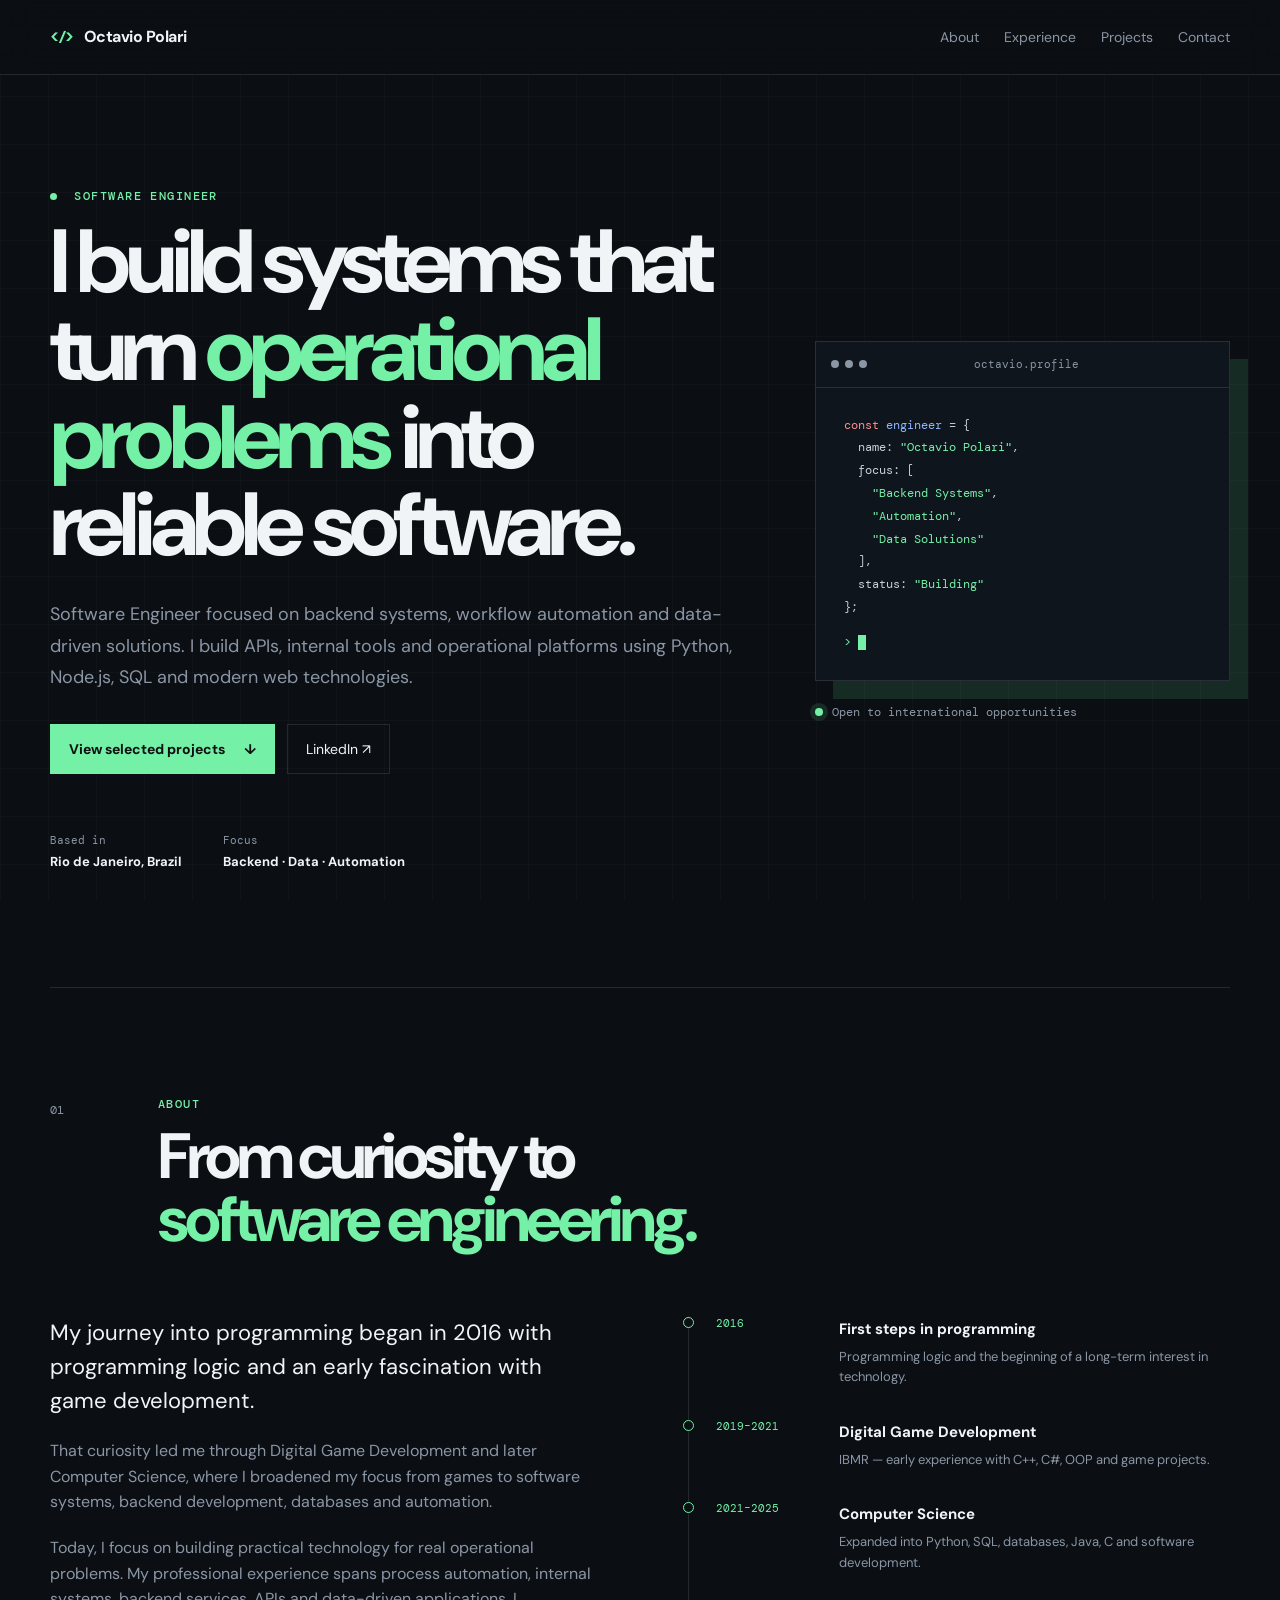
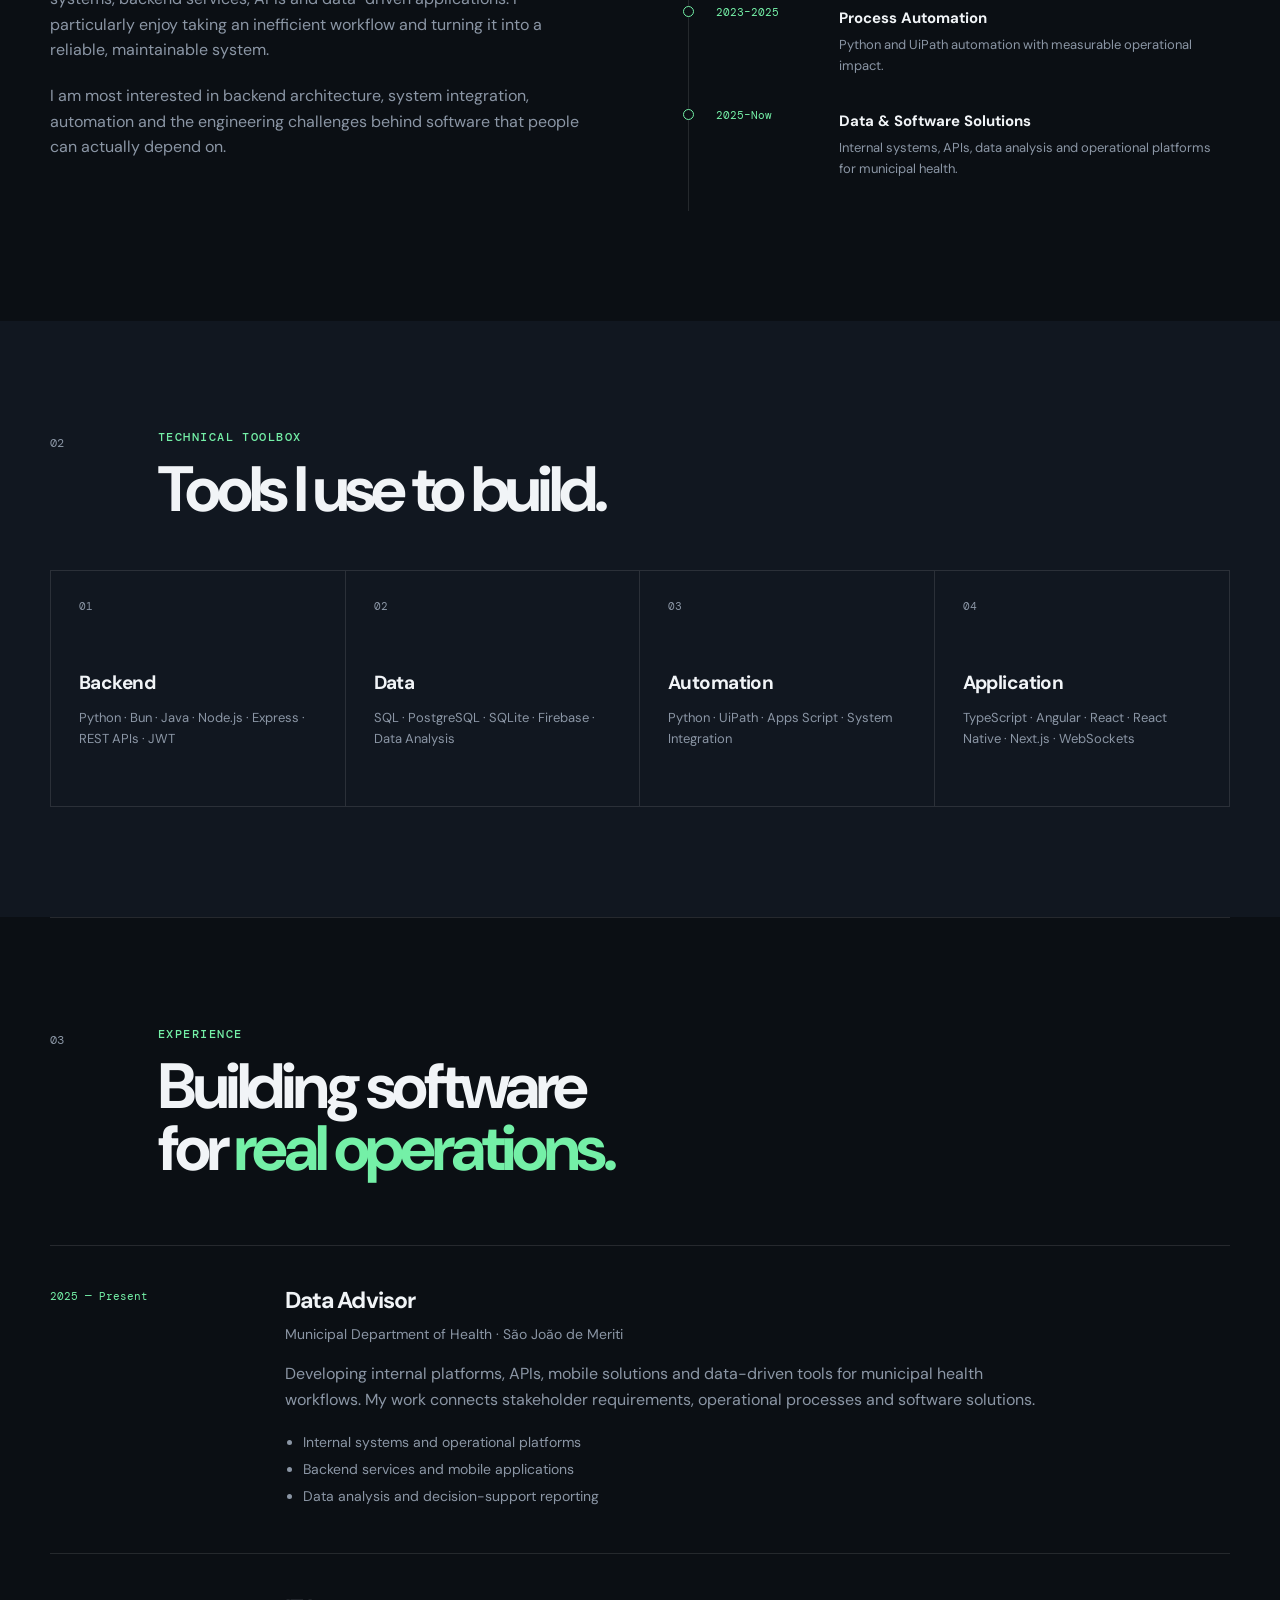
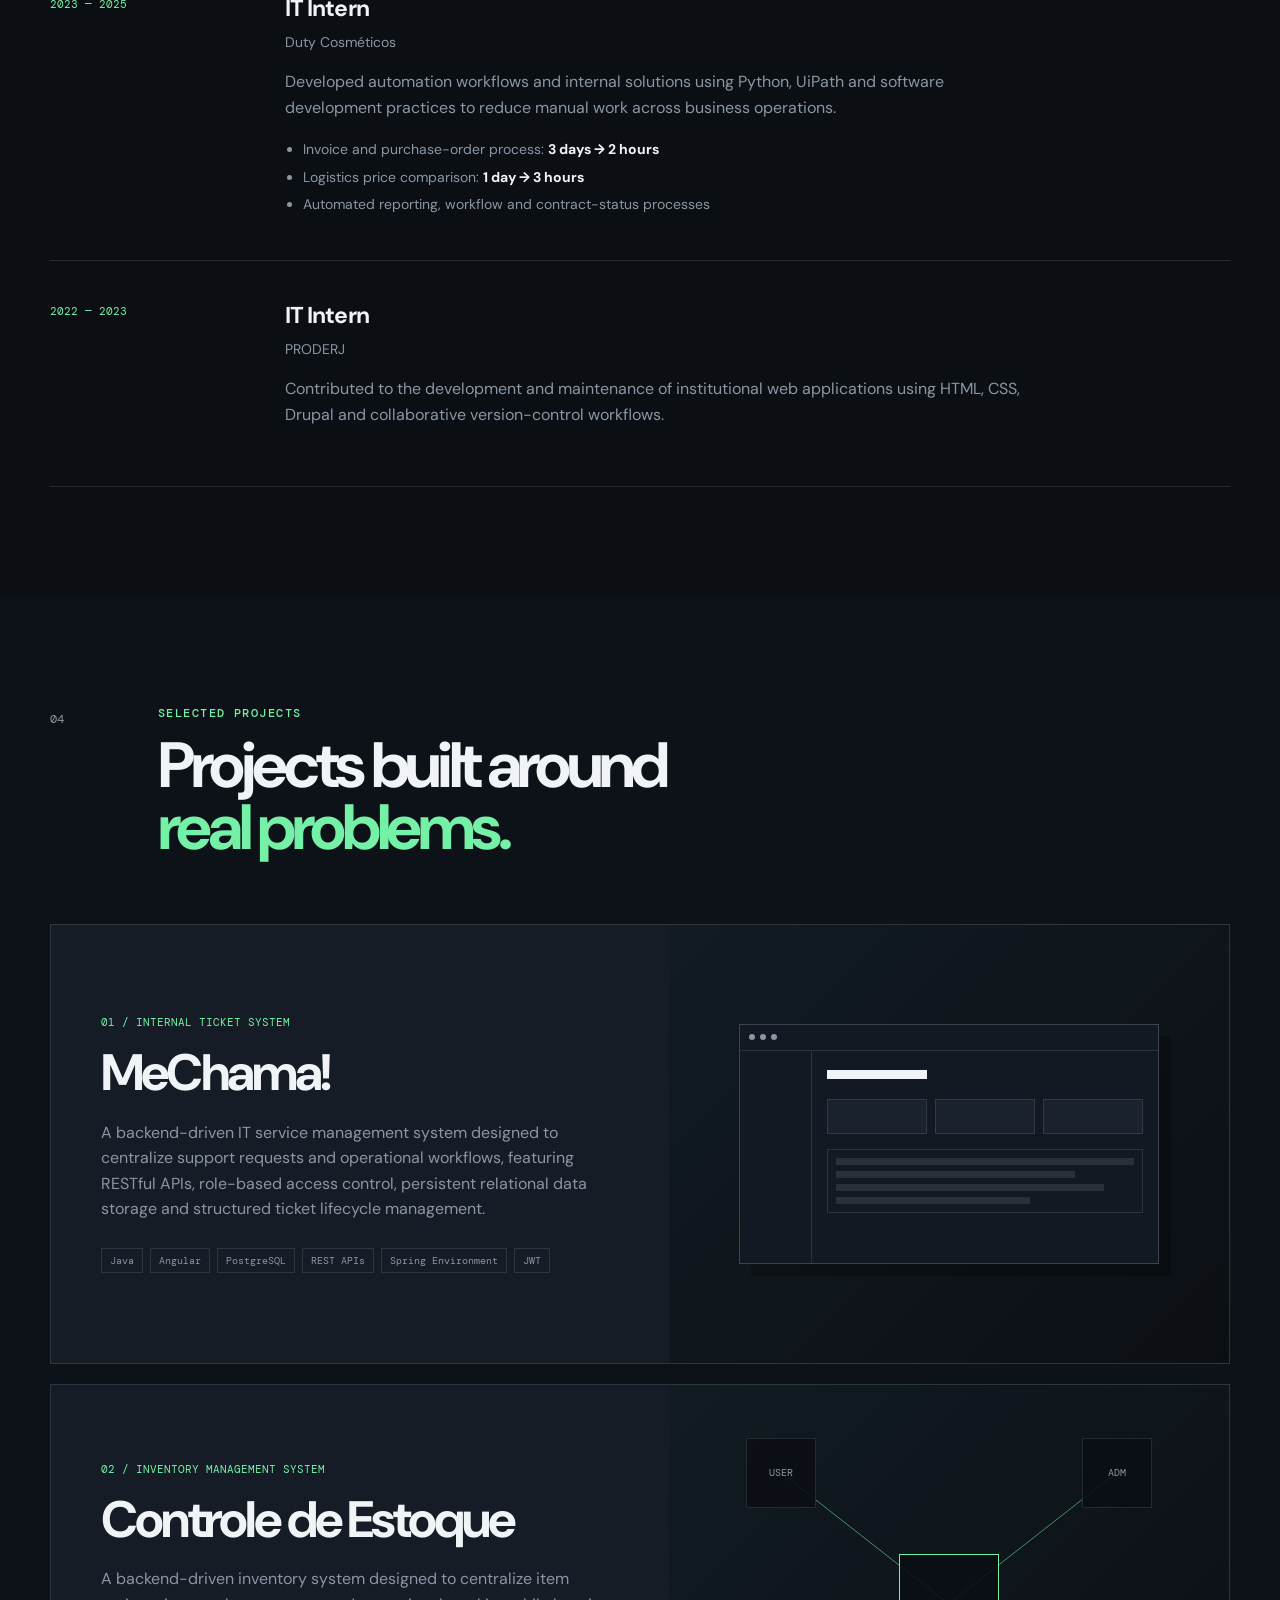
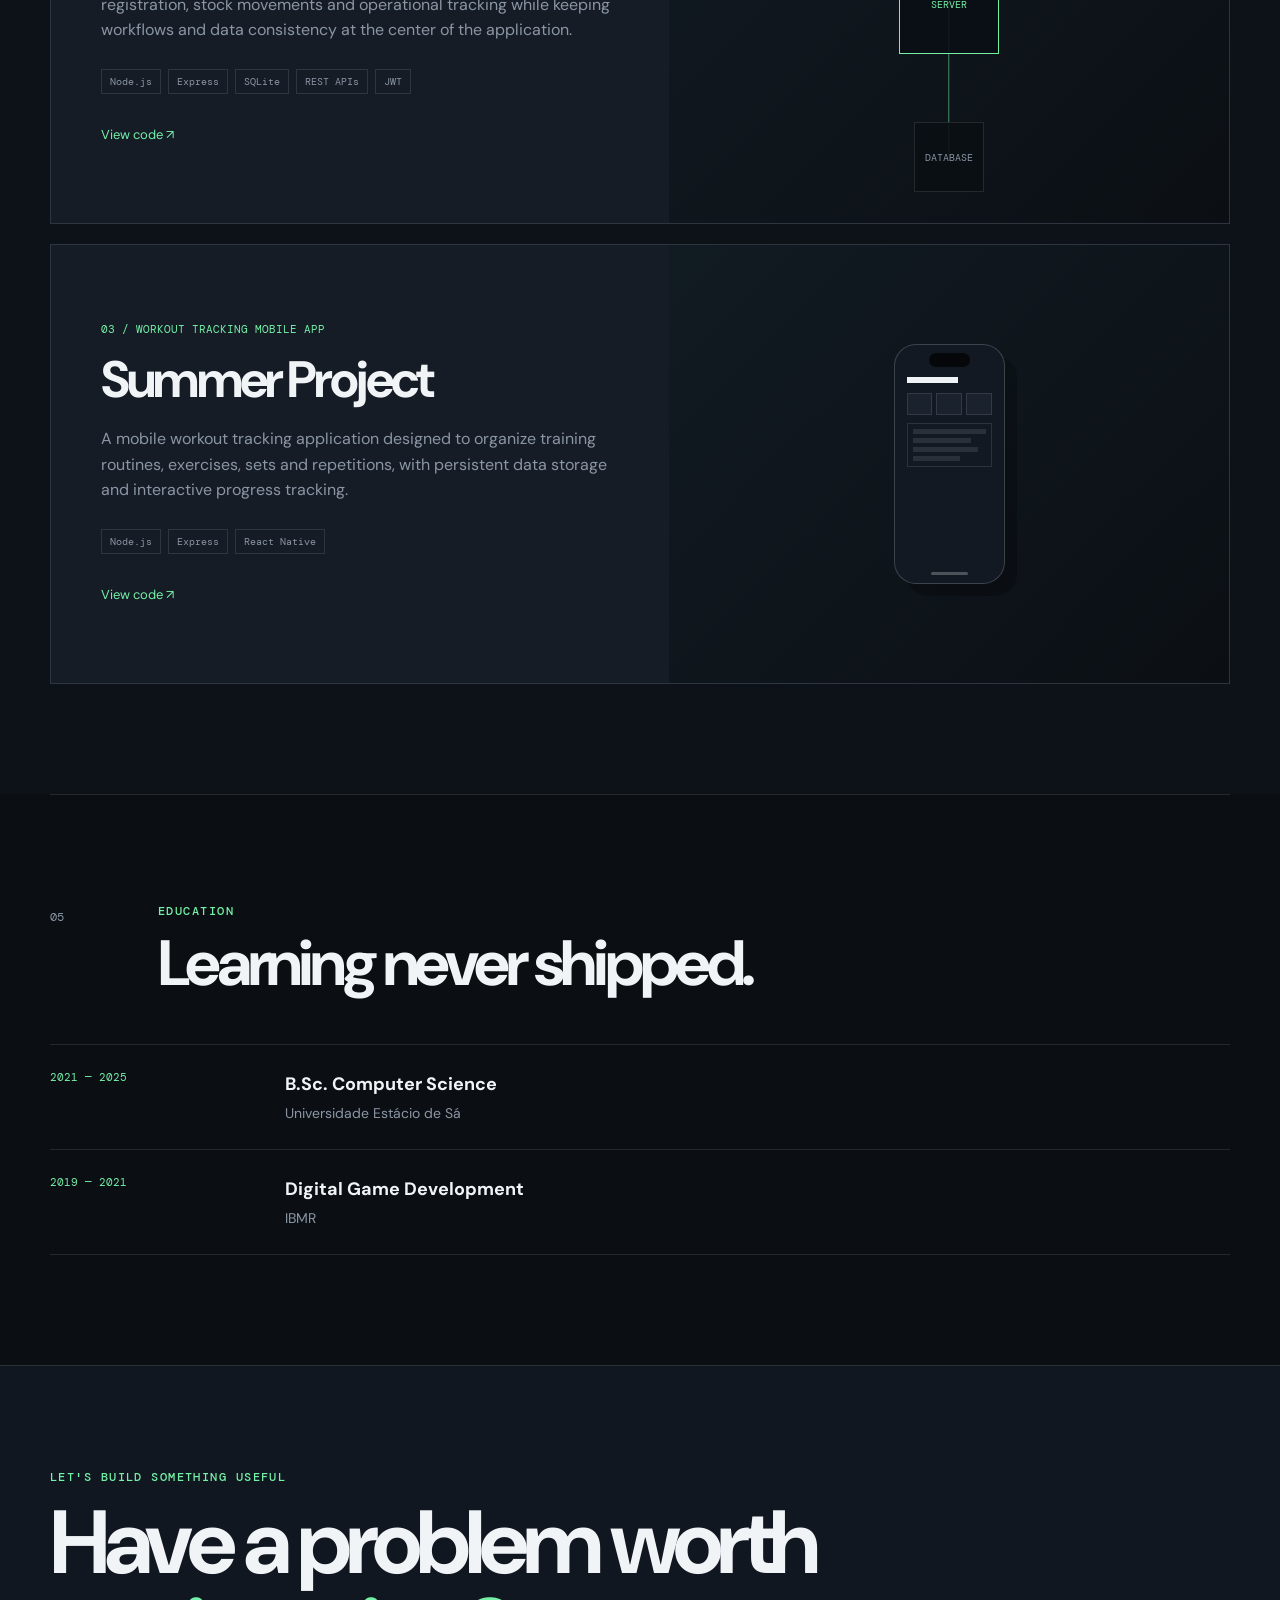
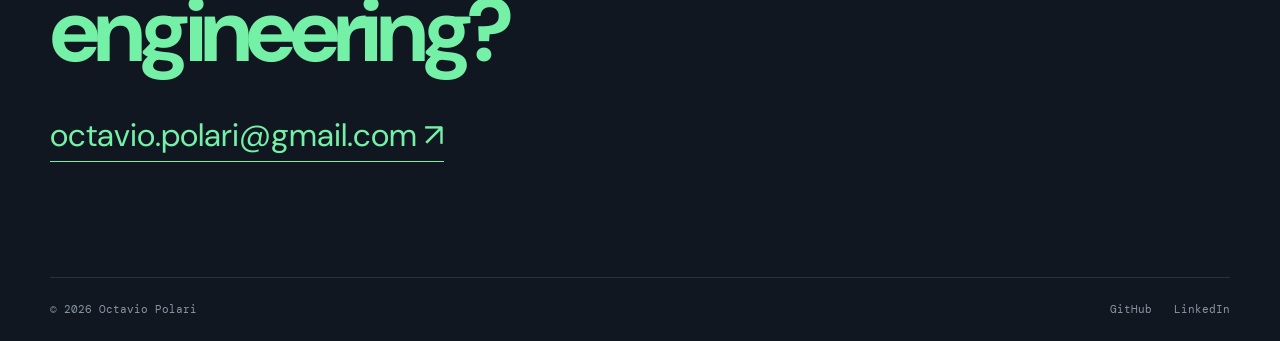
==== commit 572af8ec: "Revise project details and technologies in index.html Updated project descriptions, labels, and tech" ====
--- a/index.html
+++ b/index.html
@@ -47,7 +47,7 @@
 
                     <div class="hero-actions">
                         <a class="button button-primary" href="#projects">View selected projects <span>↓</span></a>
-                        <a class="button button-secondary" href="https://www.linkedin.com/in/octavio-polari-a9766a211/" target="_blank" rel="noopener noreferrer">LinkedIn ↗</a>
+                        <a class="button button-secondary" href="https://www.linkedin.com/in/octavio-p-a9766a211/" target="_blank" rel="noopener noreferrer">LinkedIn ↗</a>
                     </div>
 
                     <div class="hero-meta">
@@ -162,7 +162,7 @@
                 <div class="stack-card">
                     <p class="stack-number">01</p>
                     <h3>Backend</h3>
-                    <p>Python · Node.js · Express · REST APIs · JWT</p>
+                    <p>Python · Bun · Java · Node.js · Express · REST APIs · JWT</p>
                 </div>
                 <div class="stack-card">
                     <p class="stack-number">02</p>
@@ -177,7 +177,7 @@
                 <div class="stack-card">
                     <p class="stack-number">04</p>
                     <h3>Application</h3>
-                    <p>TypeScript · React · React Native · Next.js · WebSockets</p>
+                    <p>TypeScript · Angular · React · React Native · Next.js · WebSockets</p>
                 </div>
             </div>
         </section>
@@ -252,19 +252,20 @@
             <div class="project-list">
                 <article class="project-card featured reveal">
                     <div class="project-content">
-                        <p class="project-label">01 / BACKEND · DATA</p>
-                        <h3>Inventory Management System</h3>
+                        <p class="project-label">01 / INTERNAL TICKET SYSTEM</p>
+                        <h3>MeChama!</h3>
                         <p class="project-description">
-                            A backend-driven inventory system designed to centralize item registration,
-                            stock movements and operational tracking while keeping workflows and data
-                            consistency at the center of the application.
+                            A backend-driven IT service management system designed 
+                            to centralize support requests and operational workflows, 
+                            featuring RESTful APIs, role-based access control, persistent 
+                            relational data storage and structured ticket lifecycle management.
                         </p>
                         <div class="project-stack">
-                            <span>Node.js</span><span>Express</span><span>SQL</span><span>REST APIs</span><span>JWT</span>
-                        </div>
-                        <div class="project-links">
-                            <a href="https://github.com/octavio-polari" target="_blank" rel="noopener noreferrer">View code ↗</a>
-                        </div>
+                            <span>Java</span><span>Angular</span><span>PostgreSQL</span><span>REST APIs</span><span>Spring Environment</span><span>JWT</span>
+                        </div>
+                        <!-- <div class="project-links">
+                            <a href="https://github.com/octavio-polari/controle-de-estoque" target="_blank" rel="noopener noreferrer">View code ↗</a>
+                        </div> -->
                     </div>
                     <div class="project-visual inventory-visual" aria-hidden="true">
                         <div class="fake-window">
@@ -278,47 +279,63 @@
                         </div>
                     </div>
                 </article>
+                
+                <article class="project-card featured reveal">
+                    <div class="project-content">
+                        <p class="project-label">02 / INVENTORY MANAGEMENT SYSTEM</p>
+                        <h3>Controle de Estoque</h3>
+                        <p class="project-description">
+                            A backend-driven inventory system designed to centralize item registration,
+                            stock movements and operational tracking while keeping workflows and data
+                            consistency at the center of the application.
+                        </p>
+                        <div class="project-stack">
+                            <span>Node.js</span><span>Express</span><span>SQLite</span><span>REST APIs</span><span>JWT</span>
+                        </div>
+                        <div class="project-links">
+                            <a href="https://github.com/octavio-polari/controle-de-estoque" target="_blank" rel="noopener noreferrer">View code ↗</a>
+                        </div>
+                    </div>
+                    <div class="project-visual network-visual" aria-hidden="true">
+                        <svg class="network-lines" viewBox="0 0 100 100" preserveAspectRatio="none">
+                            <line x1="50" y1="50" x2="20" y2="20"></line>
+                            <line x1="50" y1="50" x2="80" y2="20"></line>
+                            <line x1="50" y1="50" x2="50" y2="85"></line>
+                        </svg>
+                        <div class="node server">SERVER</div>
+                        <div class="node client client-a">USER</div>
+                        <div class="node client client-b">ADM</div>
+                        <div class="node client client-c">DATABASE</div>
+                    </div>
+                </article>
 
                 <article class="project-card reveal">
                     <div class="project-content">
-                        <p class="project-label">02 / SYSTEM ARCHITECTURE</p>
-                        <h3>Centralized Notification & Monitoring System</h3>
+                        <p class="project-label">03 / WORKOUT TRACKING MOBILE APP</p>
+                        <h3>Summer Project</h3>
                         <p class="project-description">
-                            A centralized architecture connecting multiple mobile applications to a shared
-                            backend for notifications, connectivity monitoring and reliable communication,
-                            including offline request handling.
+                            A mobile workout tracking application designed to 
+                            organize training routines, exercises, sets and repetitions, 
+                            with persistent data storage and interactive progress tracking.
                         </p>
                         <div class="project-stack">
-                            <span>Node.js</span><span>Express</span><span>Firebase</span><span>WebSockets</span><span>React Native</span>
-                        </div>
-                    </div>
-                    <div class="project-visual network-visual" aria-hidden="true">
-                        <div class="node server">SERVER</div>
-                        <div class="network-line line-a"></div>
-                        <div class="network-line line-b"></div>
-                        <div class="network-line line-c"></div>
-                        <div class="node client client-a">APP 01</div>
-                        <div class="node client client-b">APP 02</div>
-                        <div class="node client client-c">APP 03</div>
-                    </div>
-                </article>
-
-                <article class="project-card reveal">
-                    <div class="project-content">
-                        <p class="project-label">03 / AUTOMATION · DATA</p>
-                        <h3>Automated Data Processing & Reporting</h3>
-                        <p class="project-description">
-                            A set of automation workflows designed to process operational data,
-                            eliminate repetitive activities and reduce processing time across business
-                            and logistics operations.
-                        </p>
-                        <div class="project-stack">
-                            <span>Python</span><span>UiPath</span><span>Data Processing</span><span>System Integration</span>
-                        </div>
-                    </div>
-                    <div class="metrics">
-                        <div><strong>3 days</strong><span>→</span><em>2 hours</em><p>Invoice processing</p></div>
-                        <div><strong>1 day</strong><span>→</span><em>3 hours</em><p>Price comparison</p></div>
+                            <span>Node.js</span><span>Express</span><span>React Native</span>
+                        </div>
+                        <div class="project-links">
+                            <a href="https://github.com/octavio-polari/summer-project" target="_blank" rel="noopener noreferrer">View code ↗</a>
+                        </div>
+                    </div>
+                    
+                    <div class="project-visual mobile-visual" aria-hidden="true">
+                        <div class="fake-mobile-window">
+                            <div class="fake-mobile-notch"></div>
+                            <div class="fake-mobile-content">
+                                <div class="fake-title"></div>
+                                <div class="fake-stat-row"><i></i><i></i><i></i></div>
+                                <div class="fake-table"><b></b><b></b><b></b><b></b></div>
+                            </div>
+                            <div class="fake-mobile-home"></div>
+                        </div>
                     </div>
                 </article>
             </div>
--- a/style.css
+++ b/style.css
@@ -299,8 +299,8 @@
 .timeline-item::before {
     content: "";
     position: absolute;
-    left: -5px;
-    top: 5px;
+    left: -6px;
+    top: 1px;
     width: 9px;
     height: 9px;
     border: 1px solid var(--accent);
@@ -412,38 +412,84 @@
 .fake-table b:nth-child(4) { width: 65%; }
 
 .network-visual { overflow: hidden; }
+
+.network-lines {
+    position: absolute;
+    inset: 0;
+    width: 100%;
+    height: 100%;
+    z-index: 1;
+}
+
+.network-lines line {
+  stroke: var(--accent);
+  stroke-width: 1;
+  opacity: .55;
+  vector-effect: non-scaling-stroke;
+}
+
 .node {
-    position: absolute;
-    display: grid;
+  position: absolute;
+  display: grid;
     place-items: center;
     border: 1px solid var(--accent);
     color: var(--accent);
     background: rgba(11,15,20,.9);
     font: 10px var(--mono);
     z-index: 2;
-}
-
-.server { width: 100px; height: 100px; left: calc(50% - 50px); top: calc(50% - 50px); }
+    transform: translate(-50%, -50%);
+}
+
+.server { width: 100px; height: 100px; left: 50%; top: 50%; }
 .client { width: 70px; height: 70px; border-color: var(--line); color: var(--muted); }
-.client-a { left: 13%; top: 12%; }
-.client-b { right: 12%; top: 15%; }
-.client-c { left: calc(50% - 35px); bottom: 10%; }
-
-.network-line {
-    position: absolute;
-    height: 1px;
-    background: linear-gradient(90deg, transparent, var(--accent), transparent);
-    transform-origin: center;
-    opacity: .55;
-}
-
-.line-a { width: 58%; left: 11%; top: 34%; transform: rotate(20deg); }
-.line-b { width: 55%; right: 11%; top: 36%; transform: rotate(-20deg); }
-.line-c { width: 1px; height: 47%; left: 50%; bottom: 10%; background: linear-gradient(var(--accent), transparent); transform: none; }
+.client-a { left: 20%; top: 20%; }
+.client-b { left: 80%; top: 20%; }
+.client-c { left: 50%; top: 85%; }
+
+.mobile-visual { display: grid; place-items: center; padding: 40px; }
+
+.fake-mobile-window {
+    height: 240px;
+    aspect-ratio: 9 / 19.5;
+    border: 1px solid rgba(255,255,255,.18);
+    border-radius: 22px;
+    background: #121923;
+    box-shadow: 12px 12px 0 rgba(0,0,0,.25);
+    position: relative;
+    display: flex;
+    flex-direction: column;
+    overflow: hidden;
+}
+
+.fake-mobile-notch {
+    width: 38%;
+    height: 14px;
+    margin: 8px auto 6px;
+    background: #05070a;
+    border-radius: 8px;
+    flex-shrink: 0;
+}
+
+.fake-mobile-content { flex: 1; margin: 4px 12px 10px; display: flex; flex-direction: column; }
+
+.fake-mobile-home {
+    width: 34%;
+    height: 3px;
+    margin: 0 auto 8px;
+    background: rgba(255,255,255,.25);
+    border-radius: 2px;
+    flex-shrink: 0;
+}
+
+.fake-mobile-content .fake-title { width: 60%; height: 6px; margin-bottom: 10px; }
+.fake-mobile-content .fake-stat-row { gap: 4px; }
+.fake-mobile-content .fake-stat-row i { height: 22px; }
+.fake-mobile-content .fake-table { margin-top: 8px; padding: 5px; gap: 4px; }
+.fake-mobile-content .fake-table b { height: 5px; }
 
 .metrics {
-    display: grid;
-    place-items: center;
+  display: grid;
+  place-items: center;
     align-content: center;
     gap: 18px;
     padding: 35px;
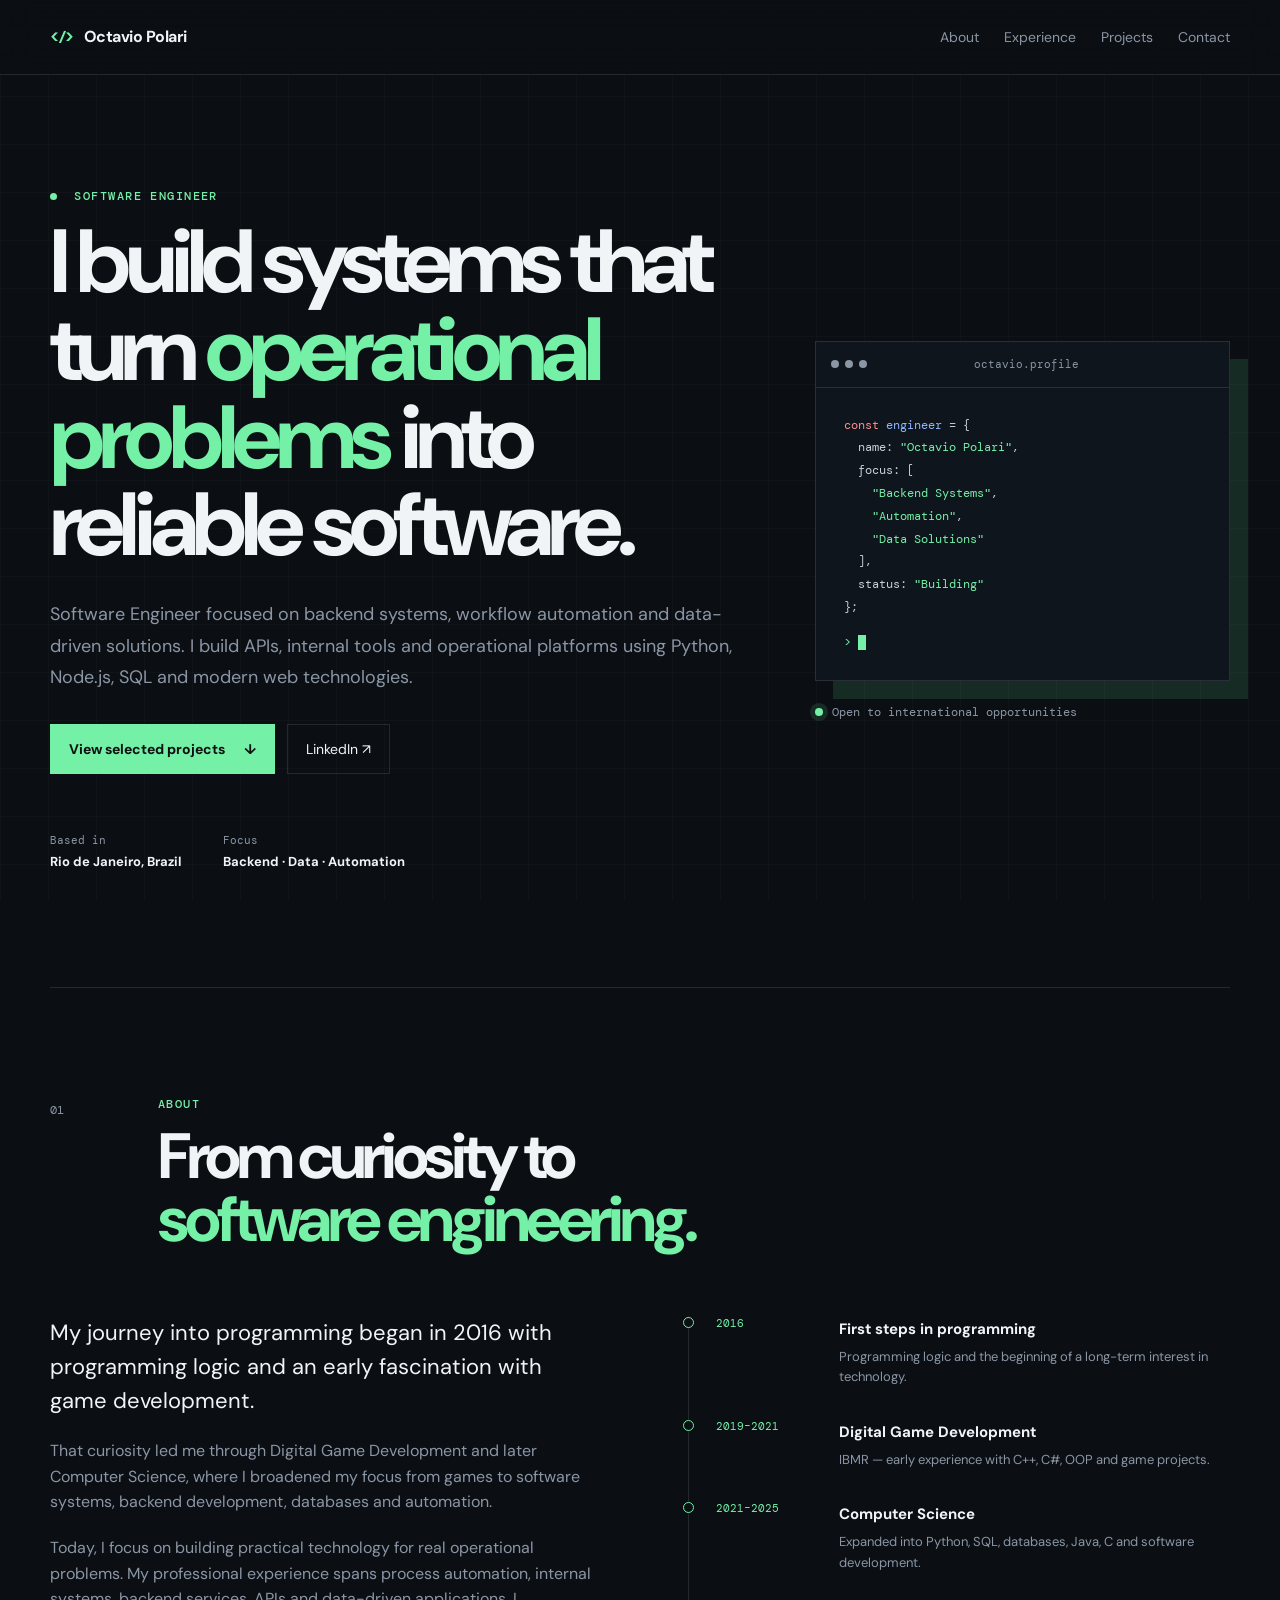
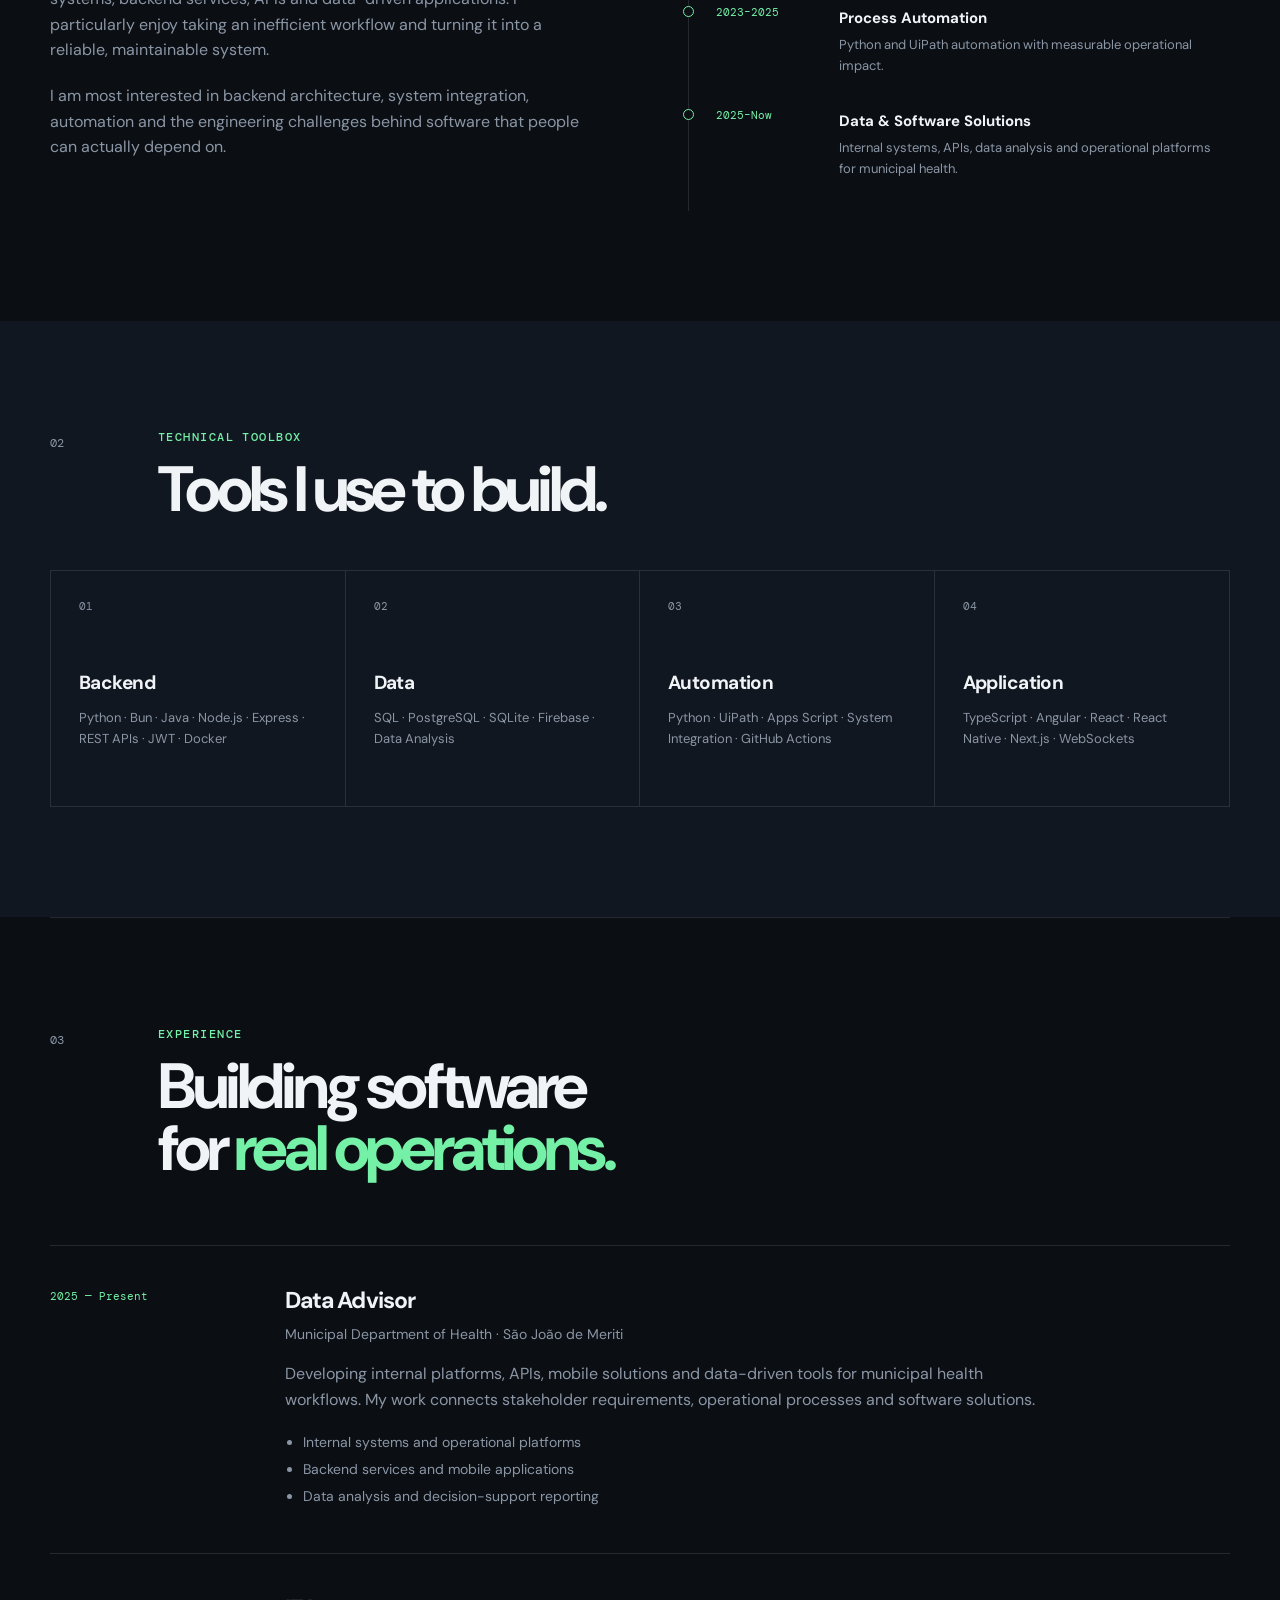
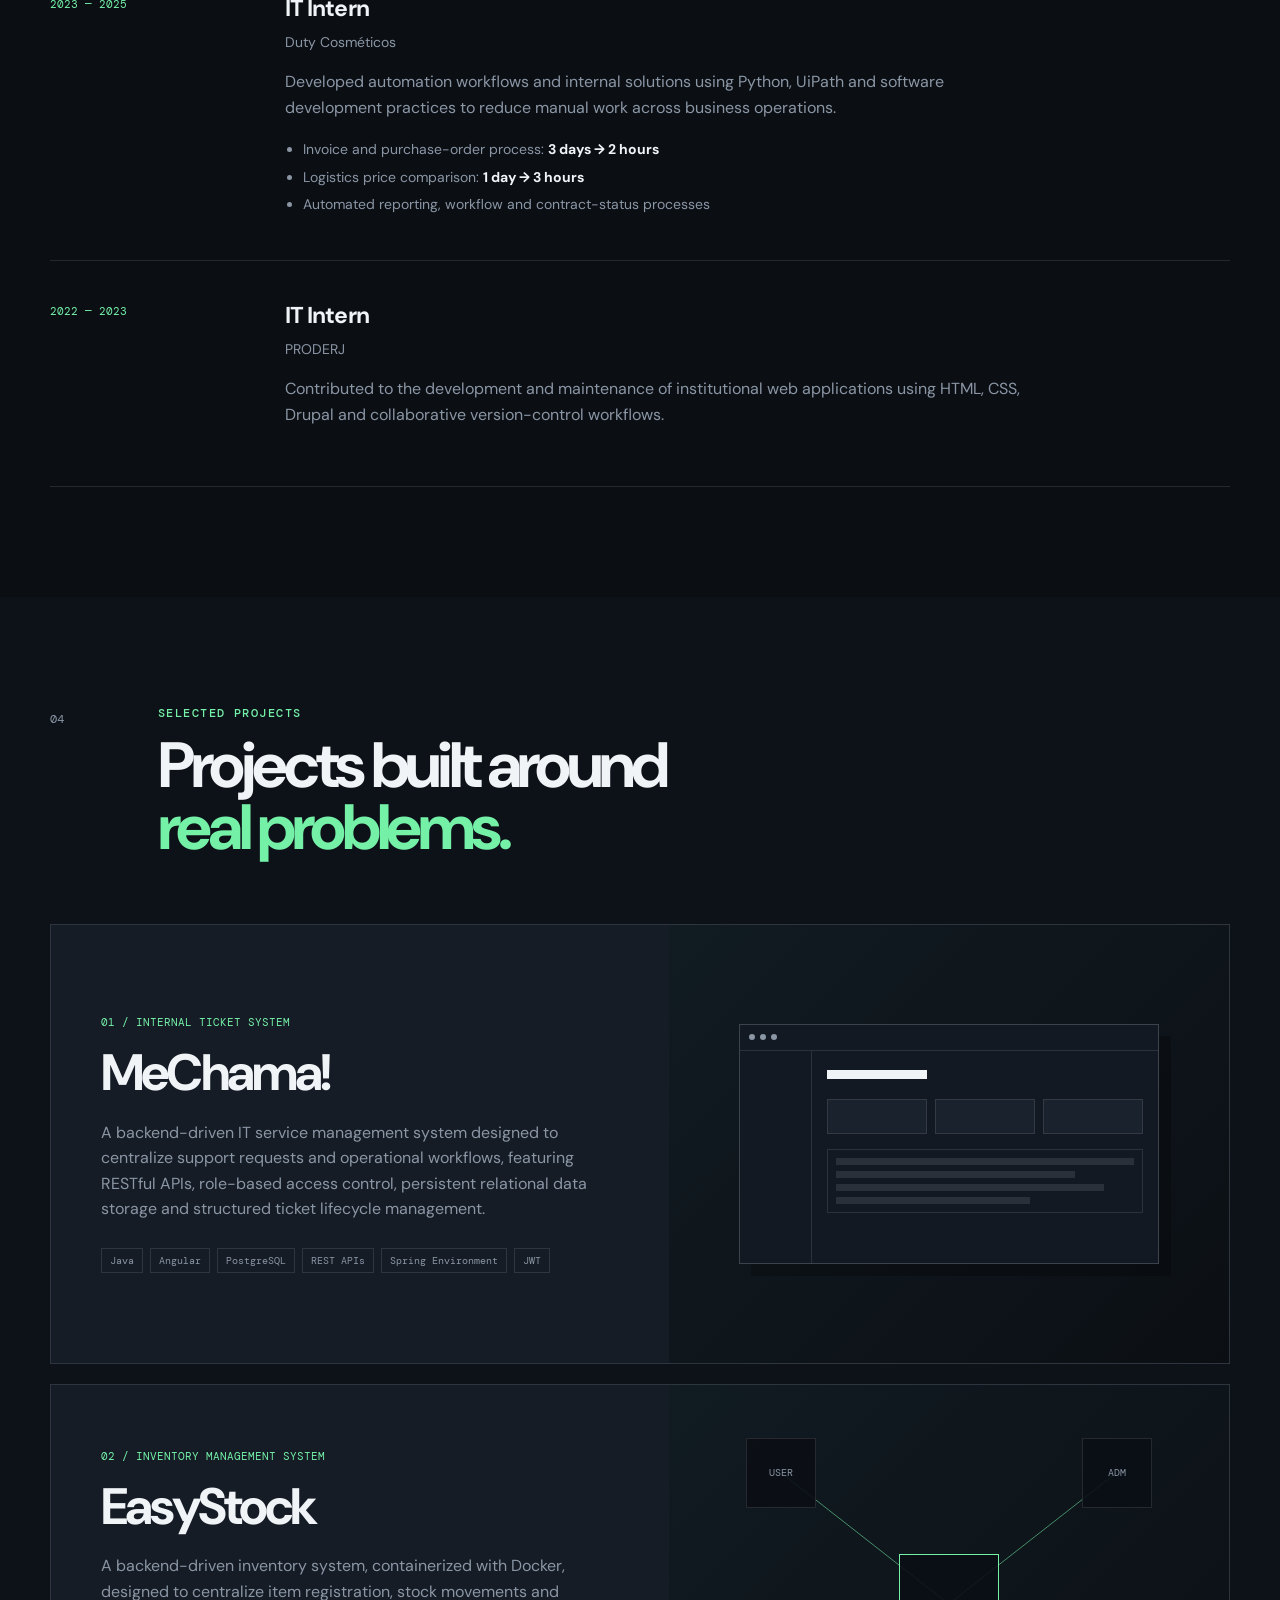
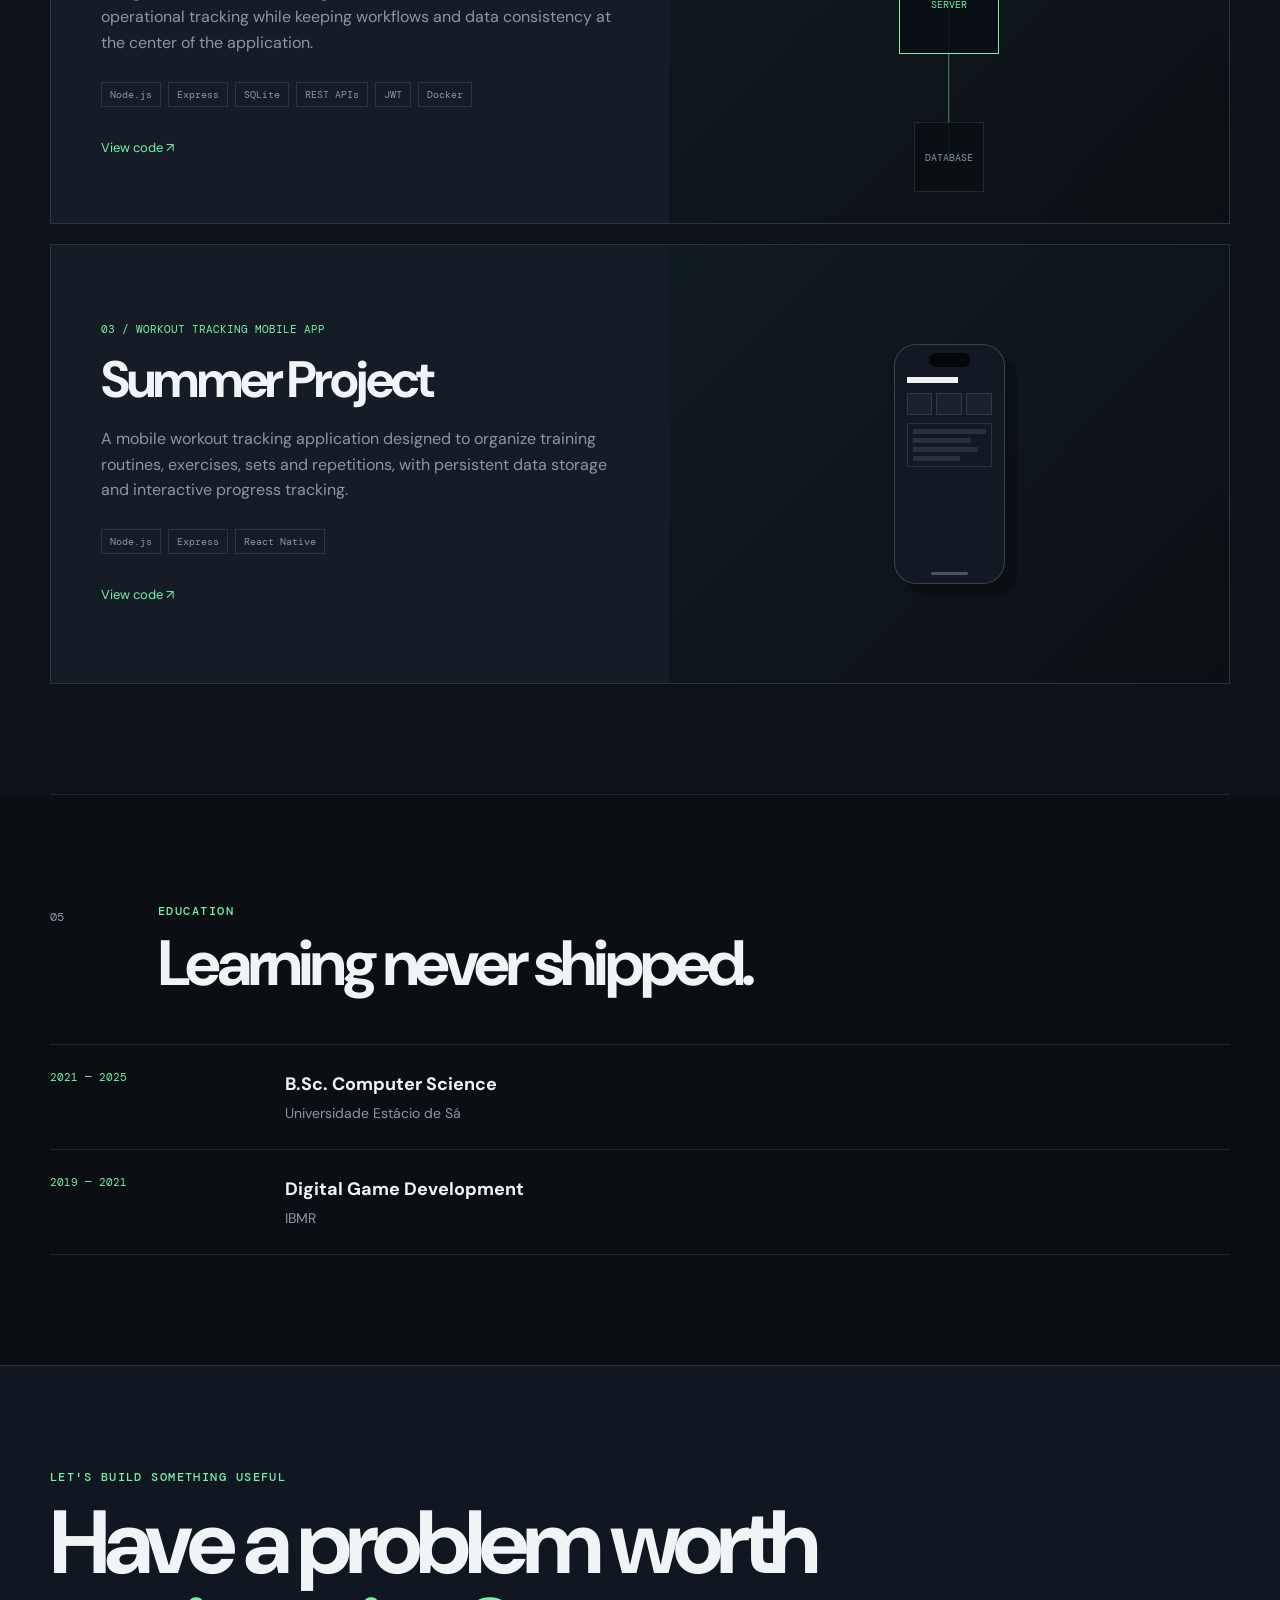
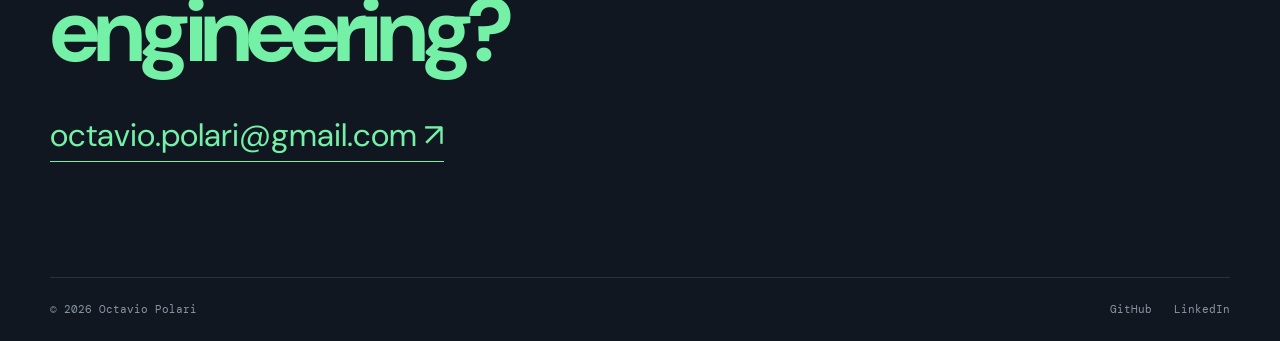
==== commit 94750cab: "Enhance project details and add Docker support Updated project descriptions and technologies used." ====
--- a/index.html
+++ b/index.html
@@ -162,7 +162,7 @@
                 <div class="stack-card">
                     <p class="stack-number">01</p>
                     <h3>Backend</h3>
-                    <p>Python · Bun · Java · Node.js · Express · REST APIs · JWT</p>
+                    <p>Python · Bun · Java · Node.js · Express · REST APIs · JWT · Docker</p>
                 </div>
                 <div class="stack-card">
                     <p class="stack-number">02</p>
@@ -172,7 +172,7 @@
                 <div class="stack-card">
                     <p class="stack-number">03</p>
                     <h3>Automation</h3>
-                    <p>Python · UiPath · Apps Script · System Integration</p>
+                    <p>Python · UiPath · Apps Script · System Integration · GitHub Actions</p>
                 </div>
                 <div class="stack-card">
                     <p class="stack-number">04</p>
@@ -283,14 +283,14 @@
                 <article class="project-card featured reveal">
                     <div class="project-content">
                         <p class="project-label">02 / INVENTORY MANAGEMENT SYSTEM</p>
-                        <h3>Controle de Estoque</h3>
+                        <h3>EasyStock</h3>
                         <p class="project-description">
-                            A backend-driven inventory system designed to centralize item registration,
-                            stock movements and operational tracking while keeping workflows and data
-                            consistency at the center of the application.
+                            A backend-driven inventory system, containerized with Docker, designed to
+                            centralize item registration, stock movements and operational tracking while
+                            keeping workflows and data consistency at the center of the application.
                         </p>
                         <div class="project-stack">
-                            <span>Node.js</span><span>Express</span><span>SQLite</span><span>REST APIs</span><span>JWT</span>
+                            <span>Node.js</span><span>Express</span><span>SQLite</span><span>REST APIs</span><span>JWT</span><span>Docker</span>
                         </div>
                         <div class="project-links">
                             <a href="https://github.com/octavio-polari/controle-de-estoque" target="_blank" rel="noopener noreferrer">View code ↗</a>
